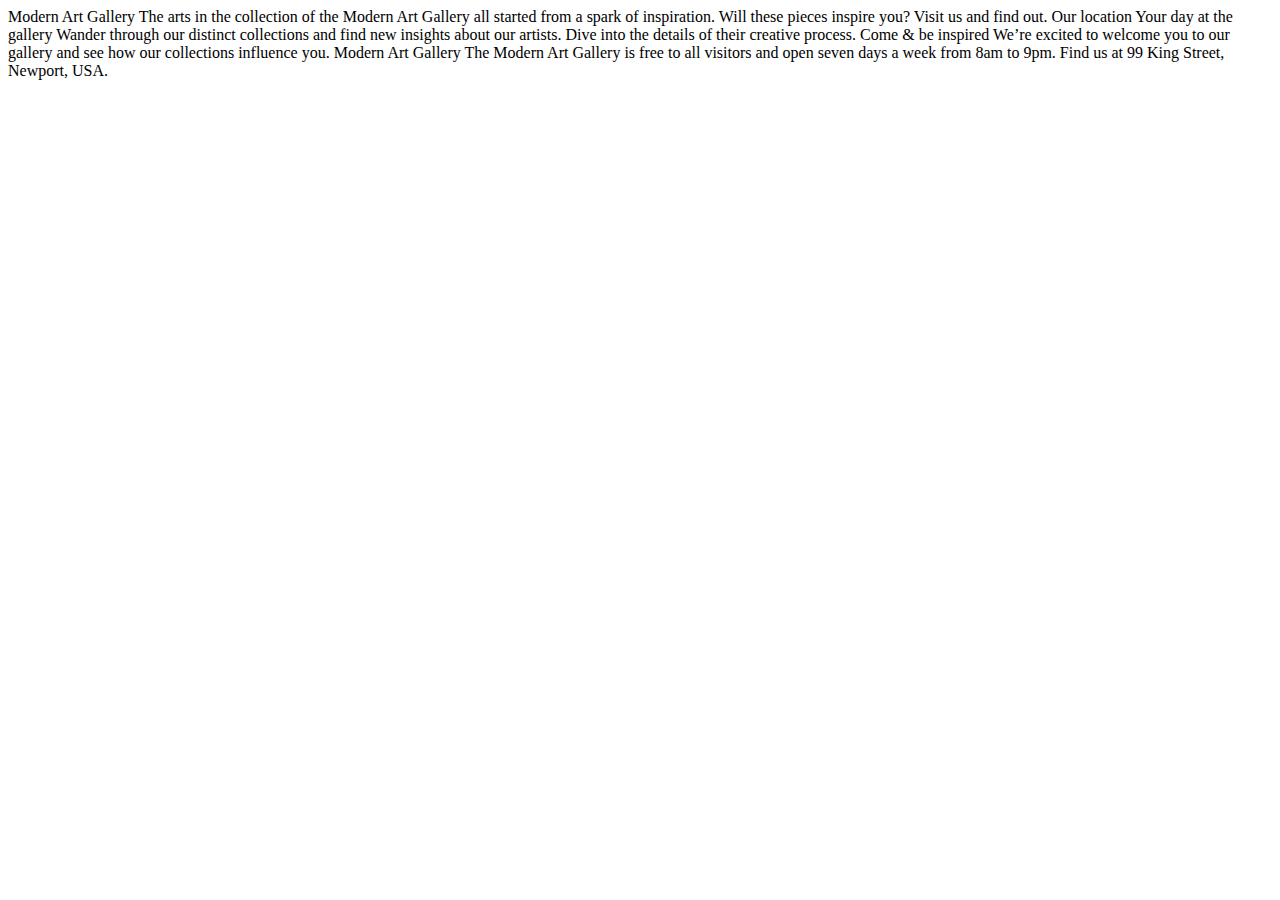
==== index.html @ d9cf6d32 "project init" ====
<!DOCTYPE html>
<html lang="en">
  <head>
    <meta charset="UTF-8" />
    <meta name="viewport" content="width=device-width, initial-scale=1.0" />

    <link rel="stylesheet" href="style.css" />

    <title>Frontend Mentor | Art gallery website</title>
  </head>
  <body>
    Modern Art Gallery The arts in the collection of the Modern Art Gallery all
    started from a spark of inspiration. Will these pieces inspire you? Visit us
    and find out. Our location Your day at the gallery Wander through our
    distinct collections and find new insights about our artists. Dive into the
    details of their creative process. Come &amp; be inspired We’re excited to
    welcome you to our gallery and see how our collections influence you. Modern
    Art Gallery The Modern Art Gallery is free to all visitors and open seven
    days a week from 8am to 9pm. Find us at 99 King Street, Newport, USA.
  </body>
</html>
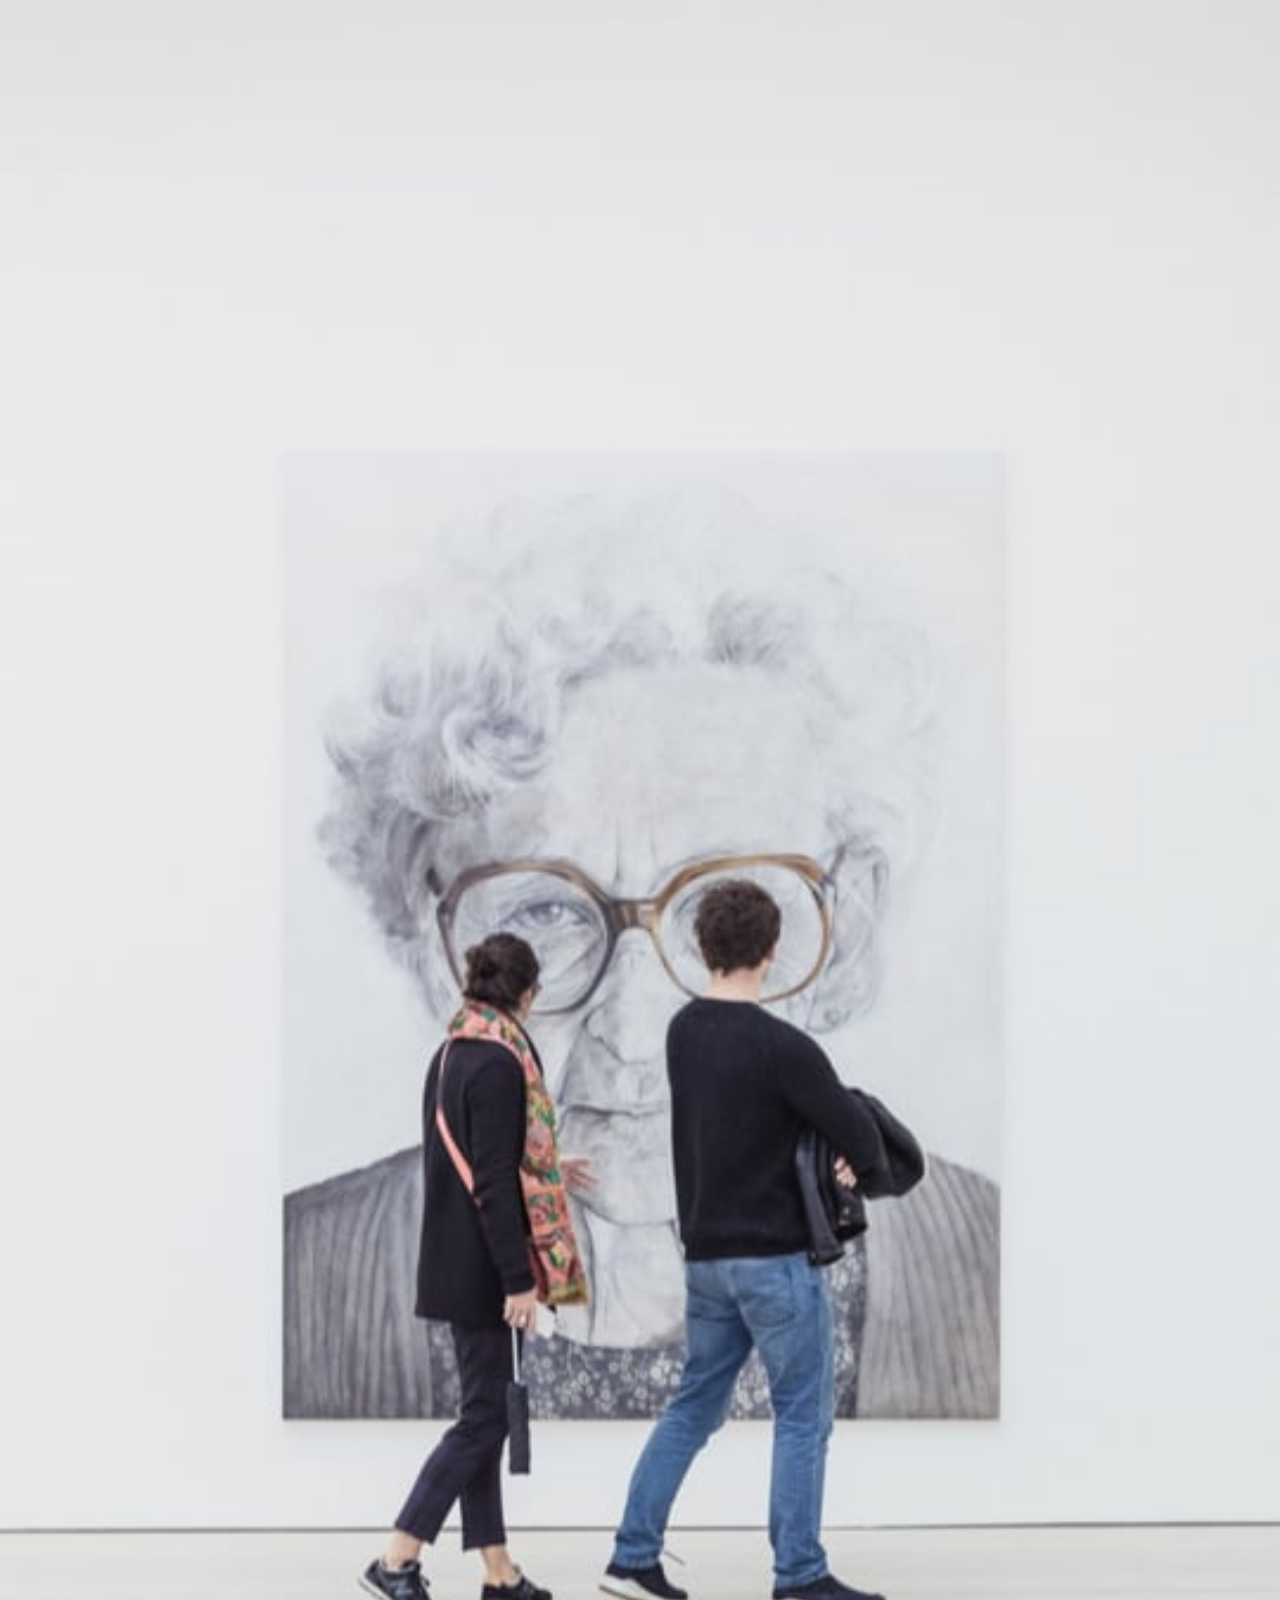
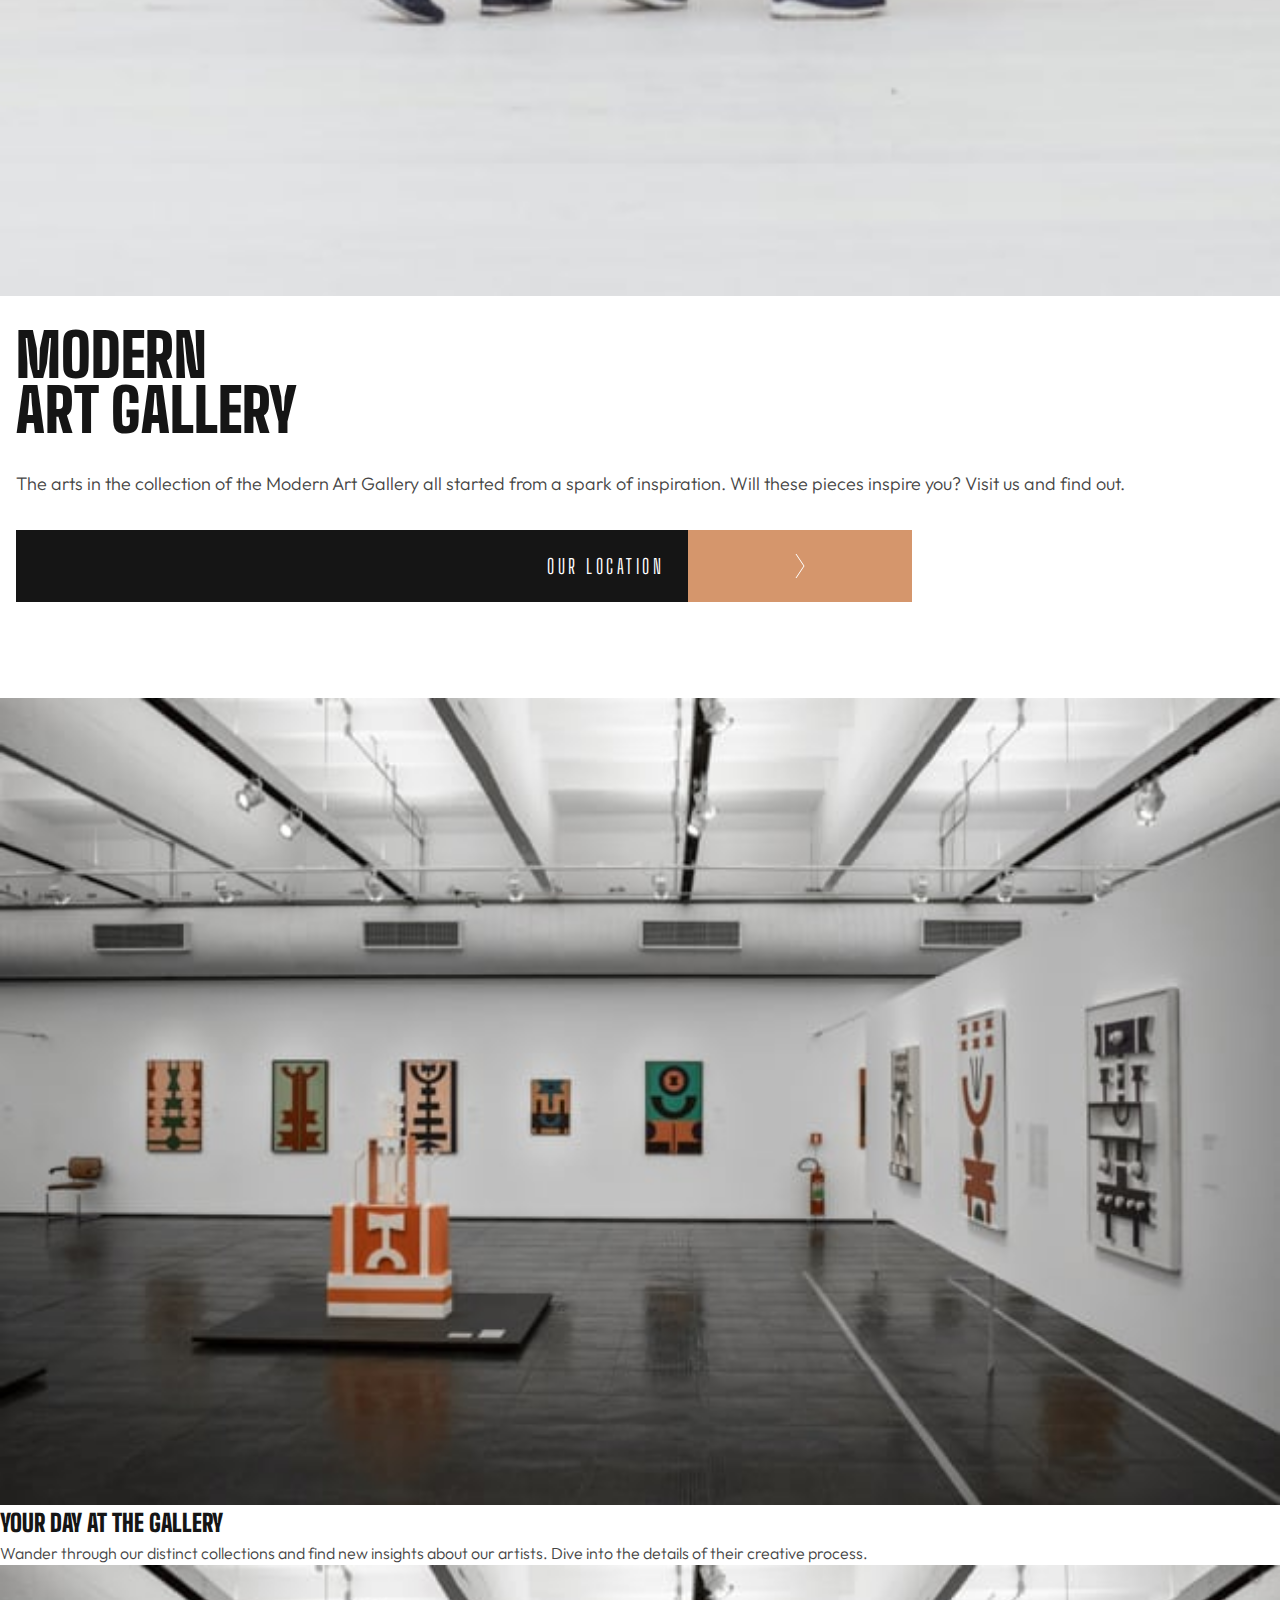
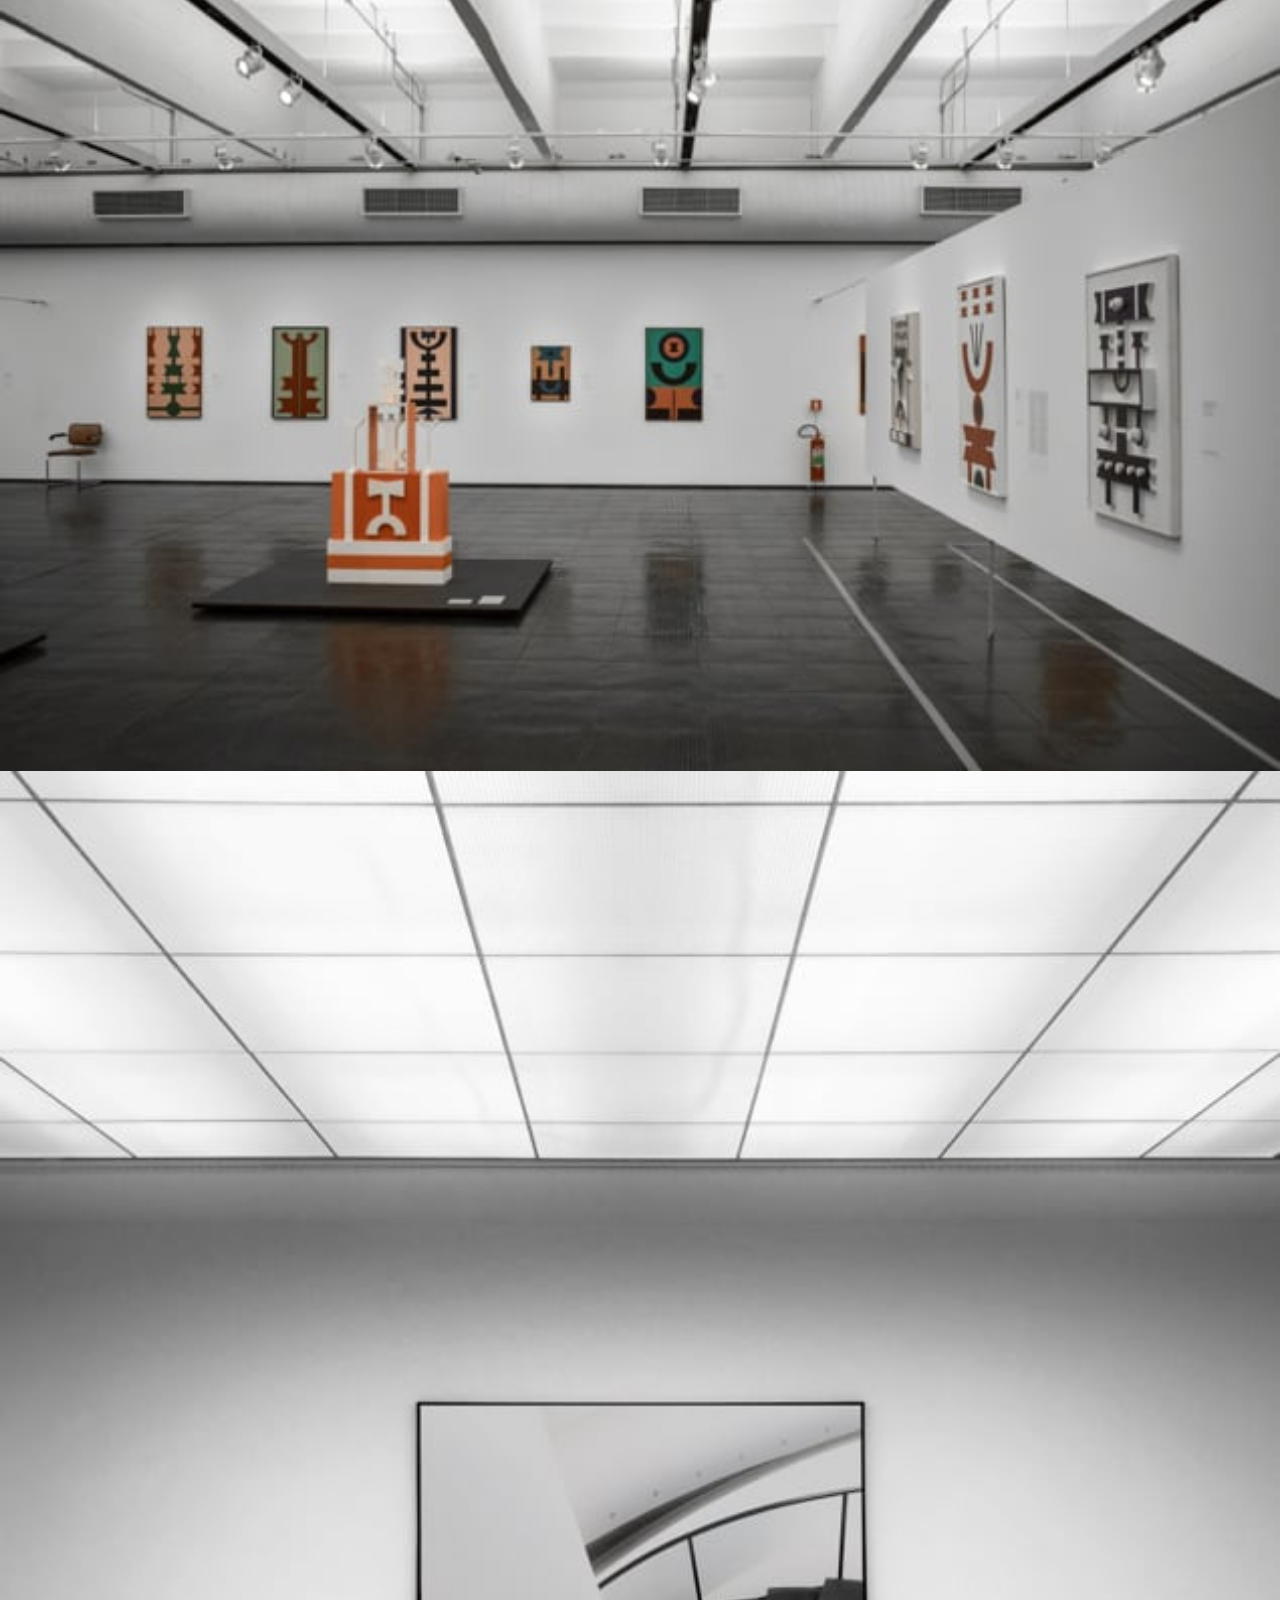
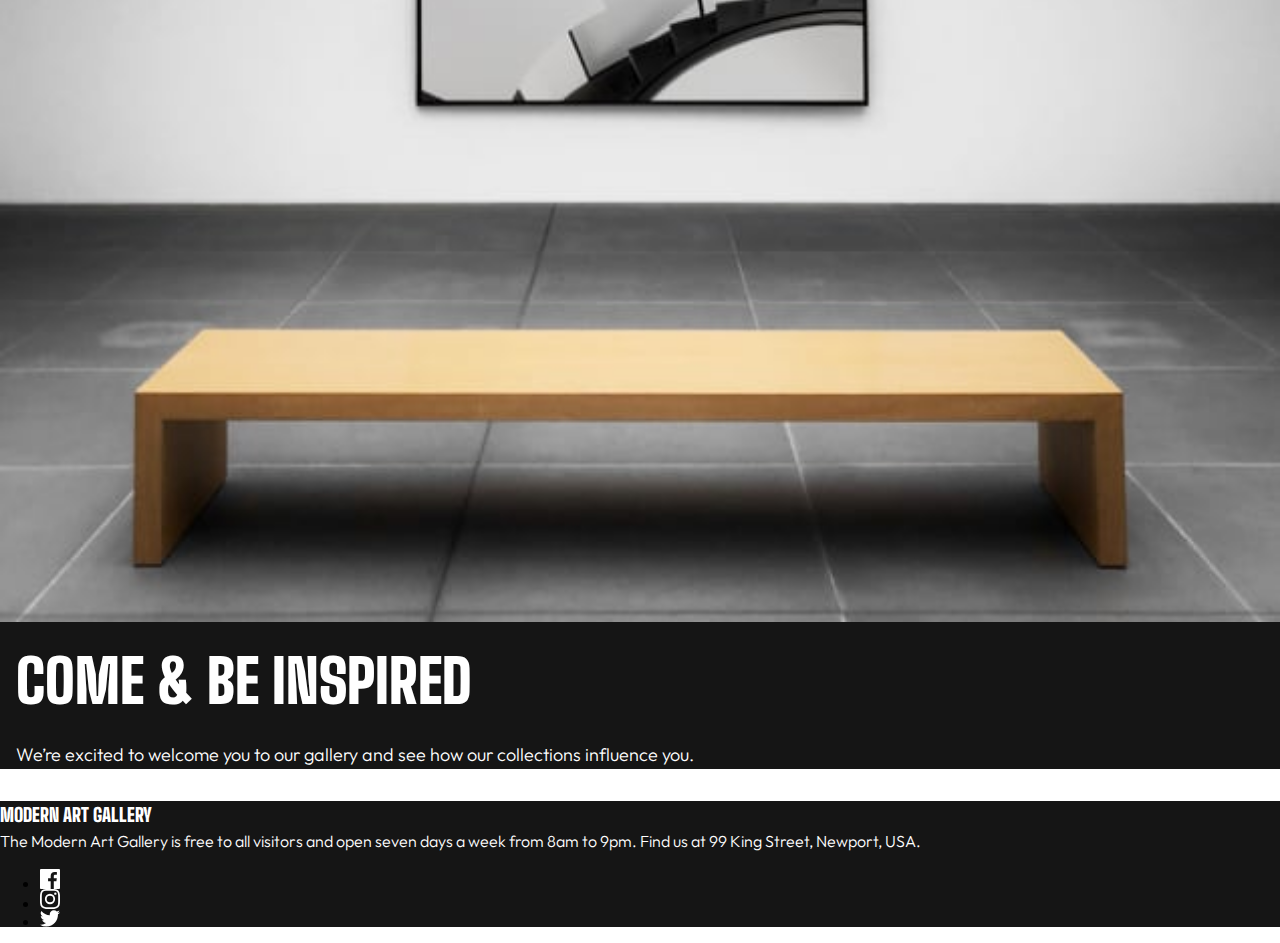
==== commit f1678a20: "hero section done" ====
--- a/index.html
+++ b/index.html
@@ -6,16 +6,151 @@
 
     <link rel="stylesheet" href="style.css" />
 
-    <title>Frontend Mentor | Art gallery website</title>
+    <title>Frontend Mentor | Art gallery</title>
   </head>
   <body>
-    Modern Art Gallery The arts in the collection of the Modern Art Gallery all
-    started from a spark of inspiration. Will these pieces inspire you? Visit us
-    and find out. Our location Your day at the gallery Wander through our
-    distinct collections and find new insights about our artists. Dive into the
-    details of their creative process. Come &amp; be inspired We’re excited to
-    welcome you to our gallery and see how our collections influence you. Modern
-    Art Gallery The Modern Art Gallery is free to all visitors and open seven
-    days a week from 8am to 9pm. Find us at 99 King Street, Newport, USA.
+    <header class="header">
+      <section class="hero grid">
+        <div class="hero__container">
+          <picture class="hero__img">
+            <source
+              width="100%"
+              srcset="assets/desktop/image-hero.jpg"
+              media="(min-width:1280px)"
+            />
+            <source
+              width="100%"
+              srcset="assets/tablet/image-hero.jpg"
+              media="(min-width:376px)"
+            />
+            <img width="100%" src="assets/mobile/image-hero.jpg" alt="" />
+          </picture>
+        </div>
+        <div class="hero__container grid">
+          <h1
+            class="hero__title font-bolder text-primary-200 font-big-shoulders-display text-uppercase"
+          >
+            Modern <br />
+            Art Gallery
+          </h1>
+
+          <p class="hero__description text-primary-300 font-small">
+            The arts in the collection of the Modern Art Gallery all started
+            from a spark of inspiration. Will these pieces inspire you? Visit us
+            and find out.
+          </p>
+
+          <button
+            class="hero__button text-white bg-primary-200 flex items-center font-big-shoulders-display text-uppercase"
+          >
+            Our location
+            <div class="hero__button_logo bg-primary-100 flex justify-center">
+              <img src="/icon-arrow-right.svg" alt="" />
+            </div>
+          </button>
+        </div>
+      </section>
+    </header>
+    <main>
+      <section class="about">
+        <div class="about__container">
+          <picture class="about__img">
+            <source
+              width="100%"
+              srcset="assets/desktop/image-grid-1.jpg"
+              media="(min-width:1280px)"
+            />
+            <source
+              width="100%"
+              srcset="assets/tablet/image-grid-1.jpg"
+              media="(min-width:376px)"
+            />
+            <img width="100%" src="/assets/mobile/image-grid-1.jpg" alt="" />
+          </picture>
+          <div class="about container">
+            <h2
+              class="about__title font-big-shoulders-display font-bolder text-primary-200 text-uppercase"
+            >
+              Your day at the gallery
+            </h2>
+
+            <p class="about__description text-primary-300 font-small">
+              Wander through our distinct collections and find new insights
+              about our artists. Dive into the details of their creative
+              process.
+            </p>
+          </div>
+        </div>
+        <div class="about__container">
+          <picture class="hero__img">
+            <source
+              width="100%"
+              srcset="assets/desktop/image-grid-1.jpg"
+              media="(min-width:1280px)"
+            />
+            <source
+              width="100%"
+              srcset="assets/tablet/image-grid-1.jpg"
+              media="(min-width:376px)"
+            />
+            <img width="100%" src="/assets/mobile/image-grid-2.jpg" alt="" />
+          </picture>
+          <picture class="hero__img">
+            <source
+              width="100%"
+              srcset="assets/desktop/image-grid-2.jpg"
+              media="(min-width:1280px)"
+            />
+            <source
+              width="100%"
+              srcset="assets/tablet/image-grid-2.jpg"
+              media="(min-width:376px)"
+            />
+            <img width="100%" src="/assets/mobile/image-grid-1.jpg" alt="" />
+          </picture>
+          <div class="hero__container bg-primary-200">
+            <h2
+              class="hero__title font-big-shoulders-display font-bolder text-white text-uppercase"
+            >
+              Come &amp; be inspired
+            </h2>
+            <p class="hero__description text-white font-small">
+              We’re excited to welcome you to our gallery and see how our
+              collections influence you.
+            </p>
+          </div>
+        </div>
+      </section>
+    </main>
+    <footer class="footer bg-primary-200">
+      <h3
+        class="footer__title font-big-shoulders-display font-bolder text-white text-uppercase"
+      >
+        Modern Art Gallery
+      </h3>
+      <p class="footer__description text-white font-small">
+        The Modern Art Gallery is free to all visitors and open seven days a
+        week from 8am to 9pm. Find us at 99 King Street, Newport, USA.
+      </p>
+      <div>
+        <ul class="socials">
+          <li>
+            <a href="#" class="social">
+              <img src="/icon-facebook.svg" alt="" />
+            </a>
+          </li>
+          <li>
+            <a href="#" class="social">
+              <img src="/icon-instagram.svg" alt="" />
+            </a>
+          </li>
+          <li>
+            <a href="#" class="social">
+              <img src="/icon-twitter.svg" alt="" />
+            </a>
+          </li>
+        </ul>
+      </div>
+    </footer>
   </body>
 </html>
--- a/style.css
+++ b/style.css
@@ -0,0 +1,201 @@
+@import url('https://fonts.googleapis.com/css2?family=Big+Shoulders+Display:wght@900&family=Outfit:wght@300&display=swap');
+
+:root {
+  --clr-primary-100: #D5966C;
+  --clr-primary-200: #151515;
+  --clr-primary-300: #444444;
+  --clr-white: #fff;
+
+  --ff-big-shoulders-display: "Big Shoulders Display", sans-serif;
+  --ff-outfit: "Outfit", sans-serif;
+}
+
+/* Box sizing rules */
+*,
+*::before,
+*::after {
+  box-sizing: border-box;
+}
+
+/* Remove default margin */
+body,
+h1,
+h2,
+h3,
+h4,
+p,
+figure,
+blockquote,
+dl,
+dd {
+  margin: 0;
+}
+
+/* Remove list styles on ul, ol elements with a list role, which suggests default styling will be removed */
+ul[role="list"],
+ol[role="list"] {
+  list-style: none;
+}
+
+/* Set core root defaults */
+html:focus-within {
+  scroll-behavior: smooth;
+}
+
+/* Set core body defaults */
+body {
+  min-height: 100vh;
+  text-rendering: optimizeSpeed;
+  line-height: 1.5;
+  font-family: var(--ff-outfit);
+}
+
+/* A elements that don't have a class get default styles */
+a {
+  text-decoration: none;
+}
+
+/* Make images easier to work with */
+img,
+picture,
+svg {
+  max-width: 100%;
+  display: block;
+}
+
+/* Inherit fonts for inputs and buttons */
+input,
+button,
+textarea,
+select {
+  font: inherit;
+}
+
+/* Remove all animations, transitions and smooth scroll for people that prefer not to see them */
+@media (prefers-reduced-motion: reduce) {
+  html:focus-within {
+    scroll-behavior: auto;
+  }
+
+  *,
+  *::before,
+  *::after {
+    animation-duration: 0.01ms !important;
+    animation-iteration-count: 1 !important;
+    transition-duration: 0.01ms !important;
+    scroll-behavior: auto !important;
+  }
+}
+
+/* Utility */
+
+.text-primary-100 {
+  color: var(--clr-primary-100);
+}
+
+.text-primary-200 {
+  color: var(--clr-primary-200);
+}
+
+.text-primary-300 {
+  color: var(--clr-primary-300);
+}
+
+.text-white {
+  color: var(--clr-white);
+}
+
+.bg-primary-100 {
+  background-color: var(--clr-primary-100);
+}
+
+.bg-primary-200 {
+  background-color: var(--clr-primary-200);
+}
+
+.bg-primary-300 {
+  background-color: var(--clr-primary-300);
+}
+
+.font-big-shoulders-display {
+  font-family: var(--ff-big-shoulders-display);
+}
+
+.font-outfit {
+  font-family: var(--ff-outfit);
+}
+
+.font-bolder {
+  font-weight: 900;
+}
+
+.font-small {
+  font-weight: 300;
+}
+
+.text-uppercase {
+  text-transform: uppercase;
+}
+
+.flex {
+  display: flex;
+}
+
+.flex-col {
+  flex-direction: column;
+}
+
+.items-center {
+  align-items: center;
+}
+
+.justify-between {
+  justify-content: space-between;
+}
+
+.justify-center {
+  justify-content: center;
+}
+
+.grid {
+  display: grid;
+}
+
+.relative {
+  position: relative;
+}
+
+/* Block */
+
+.hero__title {
+  font-size: 60px;
+  line-height: 55px;
+  padding-block: 2rem;
+  padding-inline: 1rem;
+}
+
+.hero__description {
+  font-size: 18px;
+  line-height: 28px;
+  padding-inline: 1rem;
+  margin-bottom: 2rem;
+}
+
+.hero__button {
+  width: 70%;
+  font-size: 20px;
+  line-height: 24px;
+  letter-spacing: 3.5px;
+  padding: 0;
+  justify-content: flex-end;
+  gap: 1.5rem;
+  border: none;
+  margin-left: 1rem;
+  margin-bottom: 6rem;
+}
+
+.hero__button_logo {
+  width: 25%;
+  padding-block: 1.5rem;
+  padding-inline: auto;
+}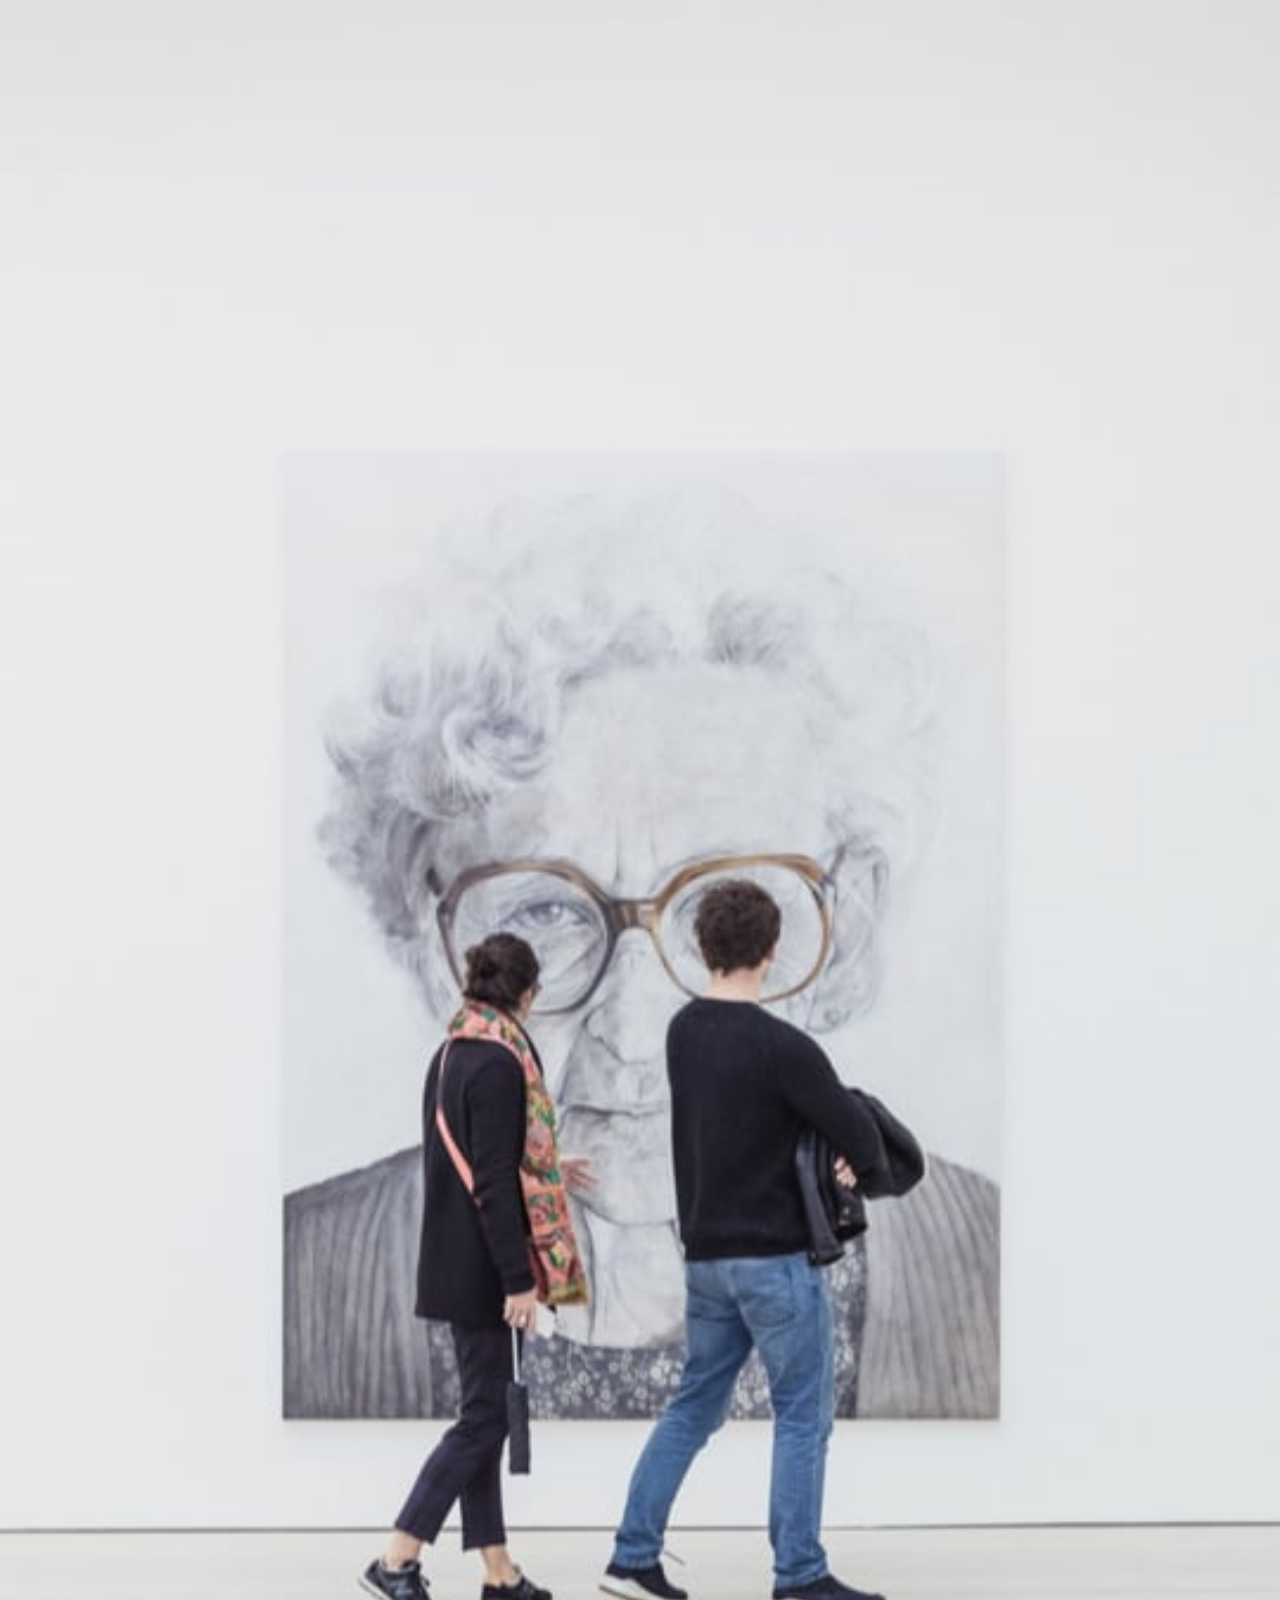
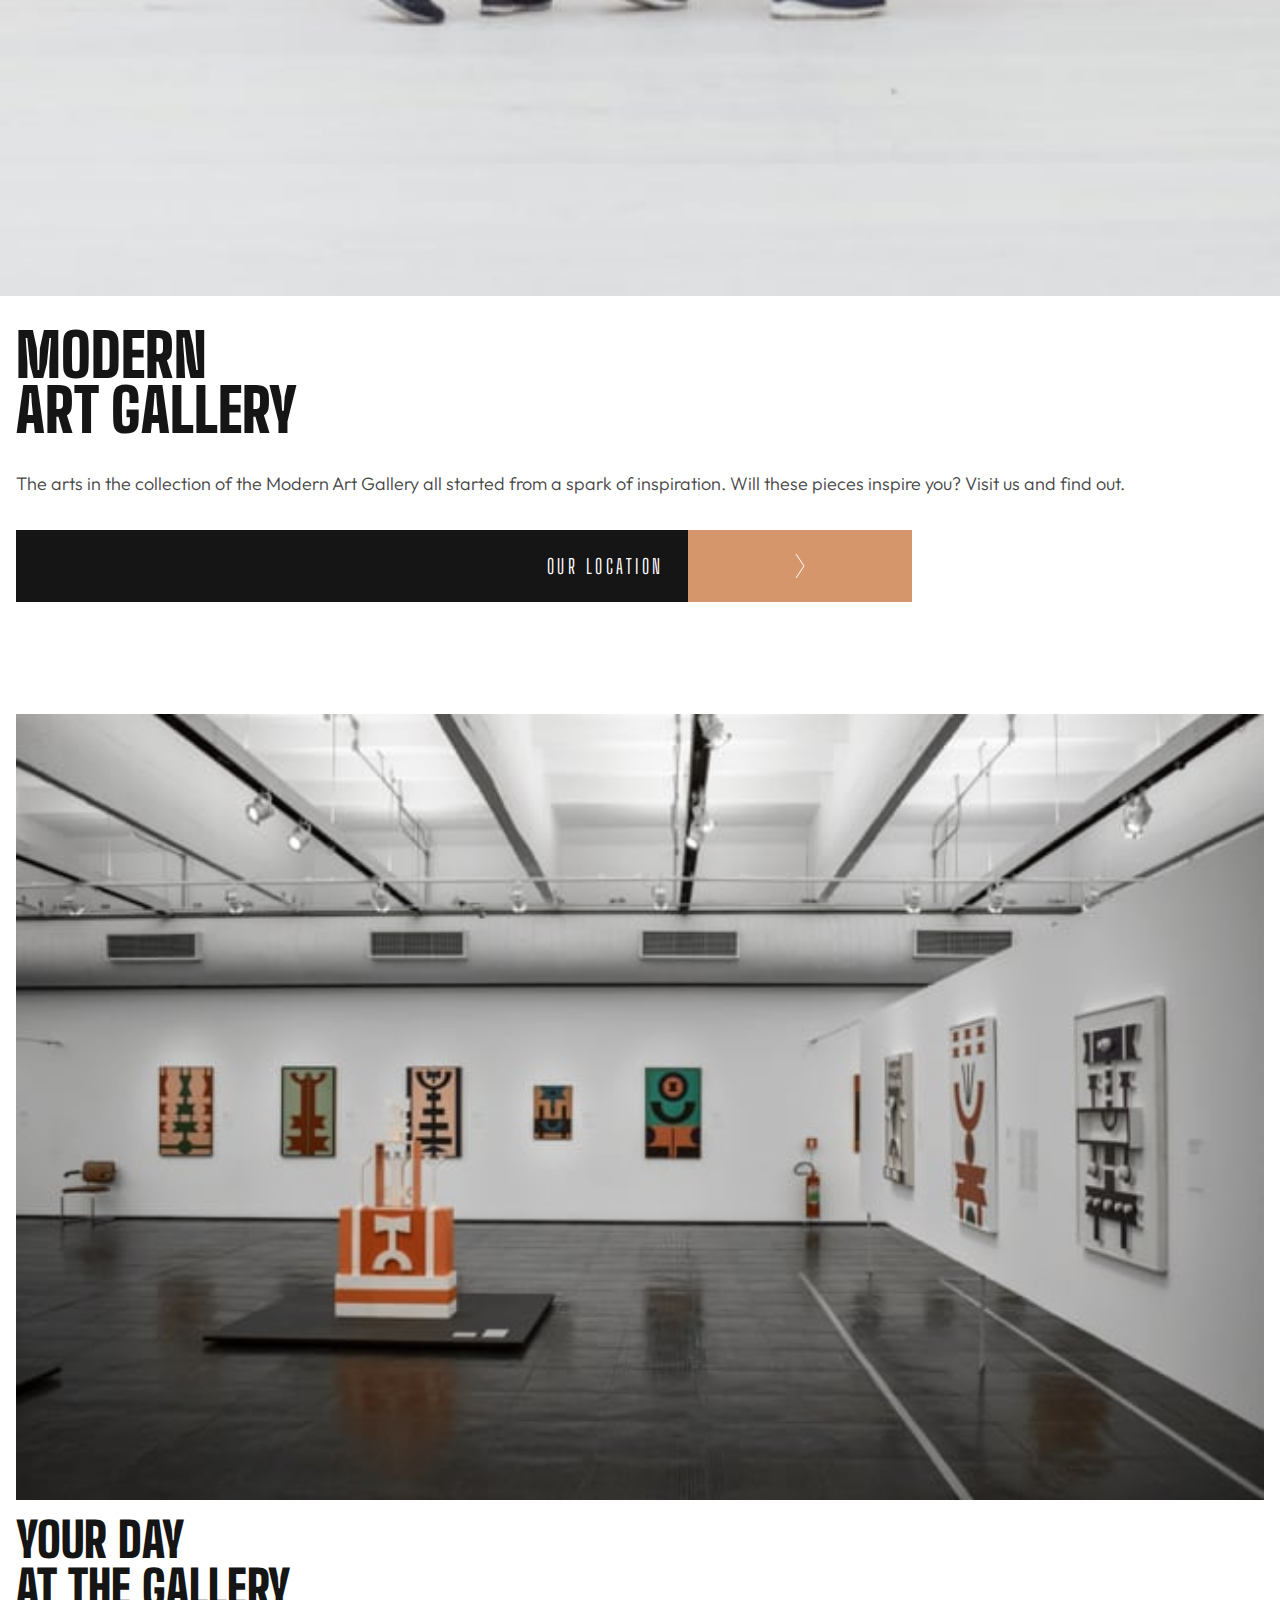
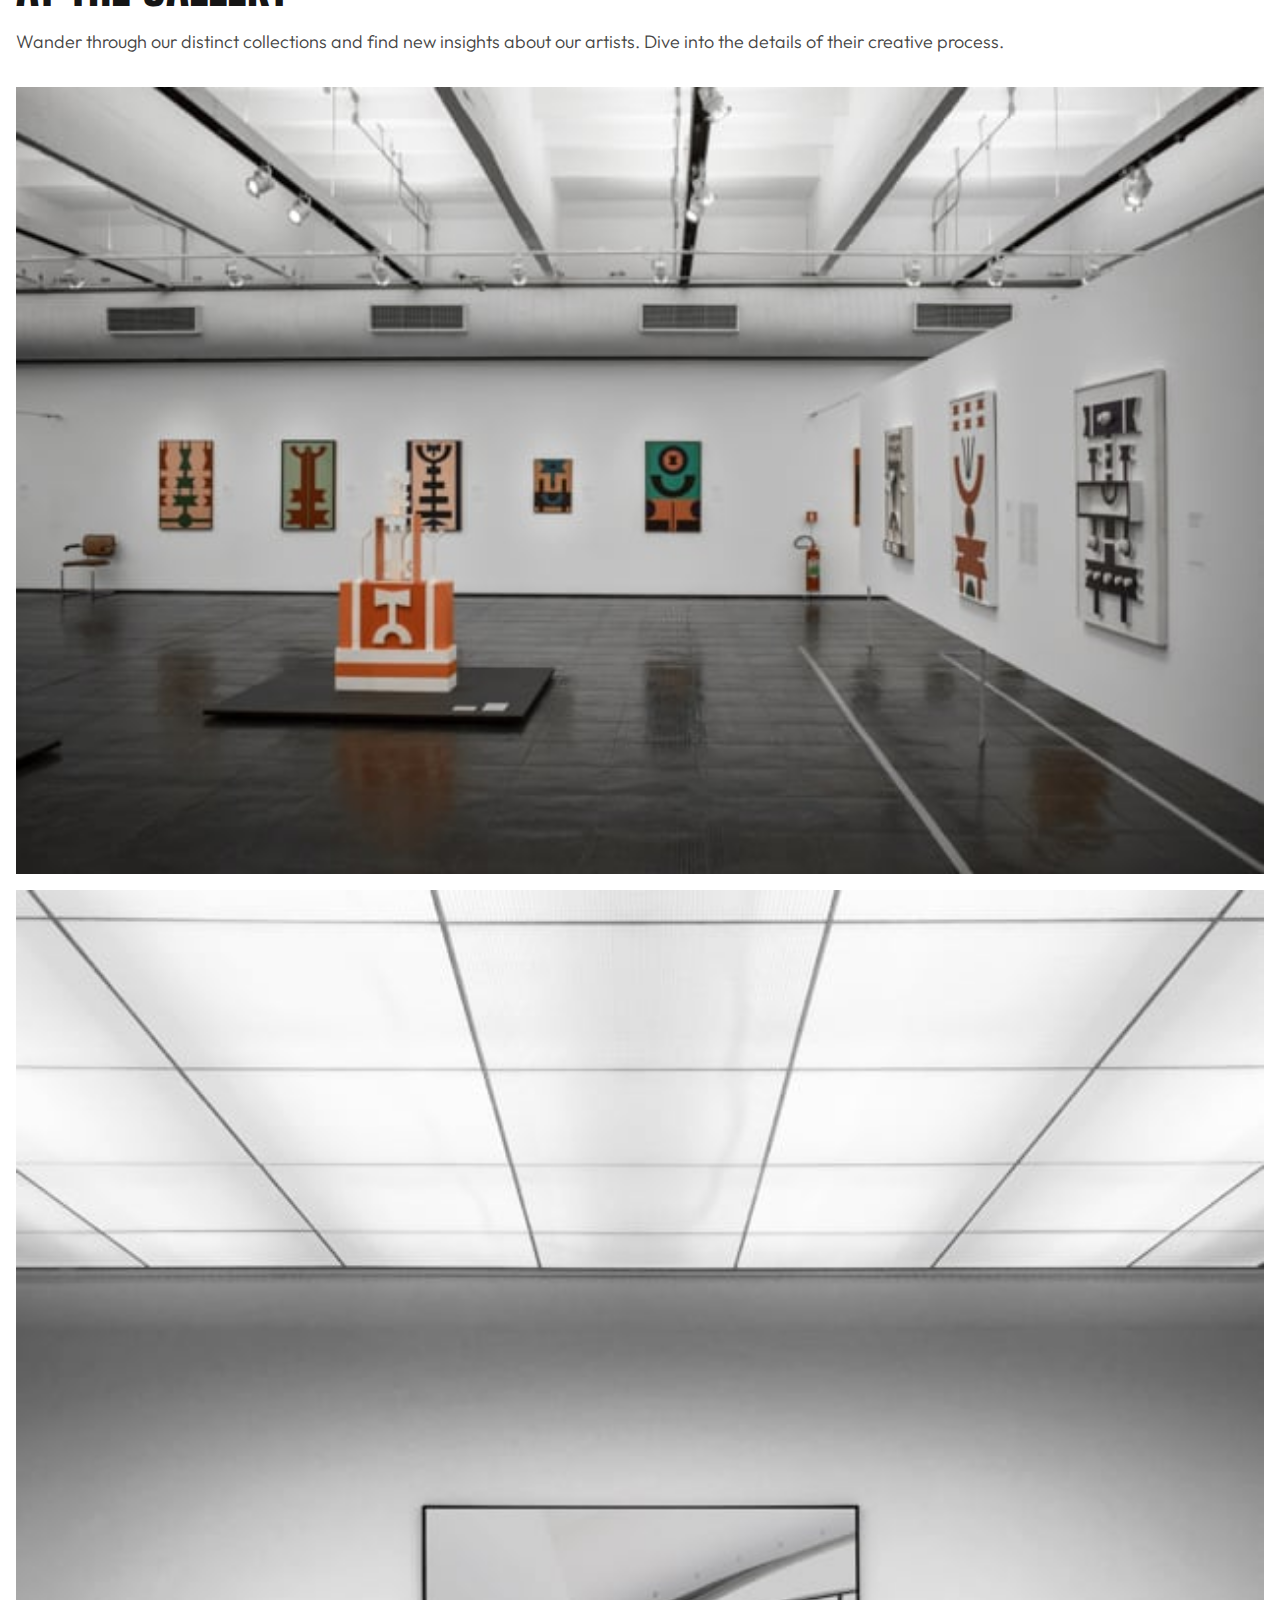
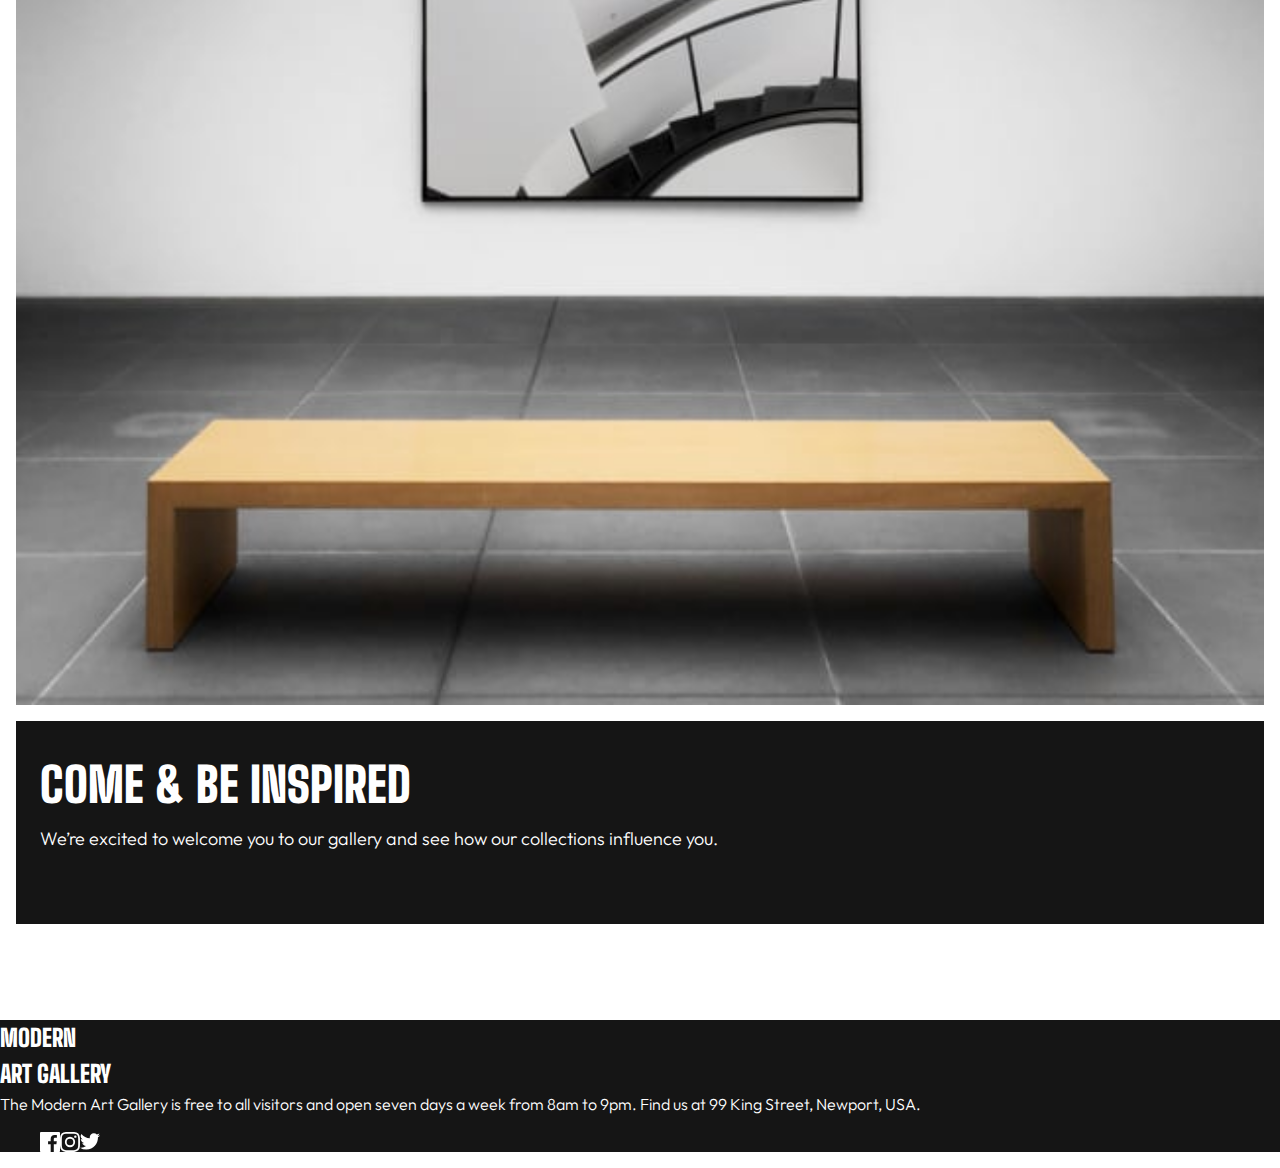
==== commit 6a96ba30: "section about done" ====
--- a/index.html
+++ b/index.html
@@ -53,87 +53,91 @@
     </header>
     <main>
       <section class="about">
-        <div class="about__container">
-          <picture class="about__img">
-            <source
-              width="100%"
-              srcset="assets/desktop/image-grid-1.jpg"
-              media="(min-width:1280px)"
-            />
-            <source
-              width="100%"
-              srcset="assets/tablet/image-grid-1.jpg"
-              media="(min-width:376px)"
-            />
-            <img width="100%" src="/assets/mobile/image-grid-1.jpg" alt="" />
-          </picture>
-          <div class="about container">
-            <h2
-              class="about__title font-big-shoulders-display font-bolder text-primary-200 text-uppercase"
-            >
-              Your day at the gallery
-            </h2>
+        <div class="about__wrapper">
+          <div>
+            <picture class="about__img">
+              <source
+                width="100%"
+                srcset="assets/desktop/image-grid-1.jpg"
+                media="(min-width:1280px)"
+              />
+              <source
+                width="100%"
+                srcset="assets/tablet/image-grid-1.jpg"
+                media="(min-width:376px)"
+              />
+              <img width="100%" src="/assets/mobile/image-grid-1.jpg" alt="" />
+            </picture>
+            <div>
+              <h1
+                class="about__title font-big-shoulders-display font-bolder text-primary-200 text-uppercase"
+              >
+                Your day <br />
+                at the gallery
+              </h1>
 
-            <p class="about__description text-primary-300 font-small">
-              Wander through our distinct collections and find new insights
-              about our artists. Dive into the details of their creative
-              process.
-            </p>
+              <p class="about__description text-primary-300 font-small">
+                Wander through our distinct collections and find new insights
+                about our artists. Dive into the details of their creative
+                process.
+              </p>
+            </div>
           </div>
-        </div>
-        <div class="about__container">
-          <picture class="hero__img">
-            <source
-              width="100%"
-              srcset="assets/desktop/image-grid-1.jpg"
-              media="(min-width:1280px)"
-            />
-            <source
-              width="100%"
-              srcset="assets/tablet/image-grid-1.jpg"
-              media="(min-width:376px)"
-            />
-            <img width="100%" src="/assets/mobile/image-grid-2.jpg" alt="" />
-          </picture>
-          <picture class="hero__img">
-            <source
-              width="100%"
-              srcset="assets/desktop/image-grid-2.jpg"
-              media="(min-width:1280px)"
-            />
-            <source
-              width="100%"
-              srcset="assets/tablet/image-grid-2.jpg"
-              media="(min-width:376px)"
-            />
-            <img width="100%" src="/assets/mobile/image-grid-1.jpg" alt="" />
-          </picture>
-          <div class="hero__container bg-primary-200">
-            <h2
-              class="hero__title font-big-shoulders-display font-bolder text-white text-uppercase"
-            >
-              Come &amp; be inspired
-            </h2>
-            <p class="hero__description text-white font-small">
-              We’re excited to welcome you to our gallery and see how our
-              collections influence you.
-            </p>
+          <div>
+            <picture class="about__img">
+              <source
+                width="100%"
+                srcset="assets/desktop/image-grid-1.jpg"
+                media="(min-width:1280px)"
+              />
+              <source
+                width="100%"
+                srcset="assets/tablet/image-grid-1.jpg"
+                media="(min-width:376px)"
+              />
+              <img width="100%" src="/assets/mobile/image-grid-2.jpg" alt="" />
+            </picture>
+            <picture class="about__img">
+              <source
+                width="100%"
+                srcset="assets/desktop/image-grid-2.jpg"
+                media="(min-width:1280px)"
+              />
+              <source
+                width="100%"
+                srcset="assets/tablet/image-grid-2.jpg"
+                media="(min-width:376px)"
+              />
+              <img width="100%" src="/assets/mobile/image-grid-1.jpg" alt="" />
+            </picture>
+            <div class="about__container bg-primary-200">
+              <h2
+                class="about__title font-big-shoulders-display font-bolder text-white text-uppercase"
+              >
+                Come &amp; be inspired
+              </h2>
+              <p class="about__description text-white font-small">
+                We’re excited to welcome you to our gallery and see how our
+                collections influence you.
+              </p>
+            </div>
           </div>
         </div>
       </section>
     </main>
     <footer class="footer bg-primary-200">
-      <h3
+      <h2
         class="footer__title font-big-shoulders-display font-bolder text-white text-uppercase"
       >
-        Modern Art Gallery
-      </h3>
+        Modern <br />
+        Art Gallery
+      </h2>
       <p class="footer__description text-white font-small">
         The Modern Art Gallery is free to all visitors and open seven days a
         week from 8am to 9pm. Find us at 99 King Street, Newport, USA.
       </p>
       <div>
-        <ul class="socials">
+        <ul class="socials flex items-center" role="list">
           <li>
             <a href="#" class="social">
               <img src="/icon-facebook.svg" alt="" />
--- a/style.css
+++ b/style.css
@@ -166,26 +166,31 @@
 }
 
 /* Block */
+.header {
+  min-height: 100vh;
+  max-width: 1440px;
+  margin-inline: auto;
+}
 
 .hero__title {
-  font-size: 60px;
-  line-height: 55px;
+  font-size: 3.75rem;
+  line-height: 3.4375rem;
   padding-block: 2rem;
   padding-inline: 1rem;
 }
 
 .hero__description {
-  font-size: 18px;
-  line-height: 28px;
+  font-size: 1.125rem;
+  line-height: 1.75rem;
   padding-inline: 1rem;
   margin-bottom: 2rem;
 }
 
 .hero__button {
   width: 70%;
-  font-size: 20px;
-  line-height: 24px;
-  letter-spacing: 3.5px;
+  font-size: 1.25rem;
+  line-height: 1.5rem;
+  letter-spacing: 0.2188rem;
   padding: 0;
   justify-content: flex-end;
   gap: 1.5rem;
@@ -198,4 +203,33 @@
   width: 25%;
   padding-block: 1.5rem;
   padding-inline: auto;
-}+}
+
+.about {
+  max-width: 1440px;
+}
+
+.about__wrapper {
+  padding: 1rem;
+}
+
+.about__img {
+  margin-bottom: 1rem;
+}
+
+.about__title {
+  font-size: 3rem;
+  line-height: 3rem;
+  padding-bottom: 1rem;
+}
+
+.about__description {
+  font-size: 18px;
+  margin-bottom: 2rem;
+}
+
+.about__container {
+  padding-block: 2.5rem;
+  padding-inline: 1.5rem;
+  margin-bottom: 5rem;
+}
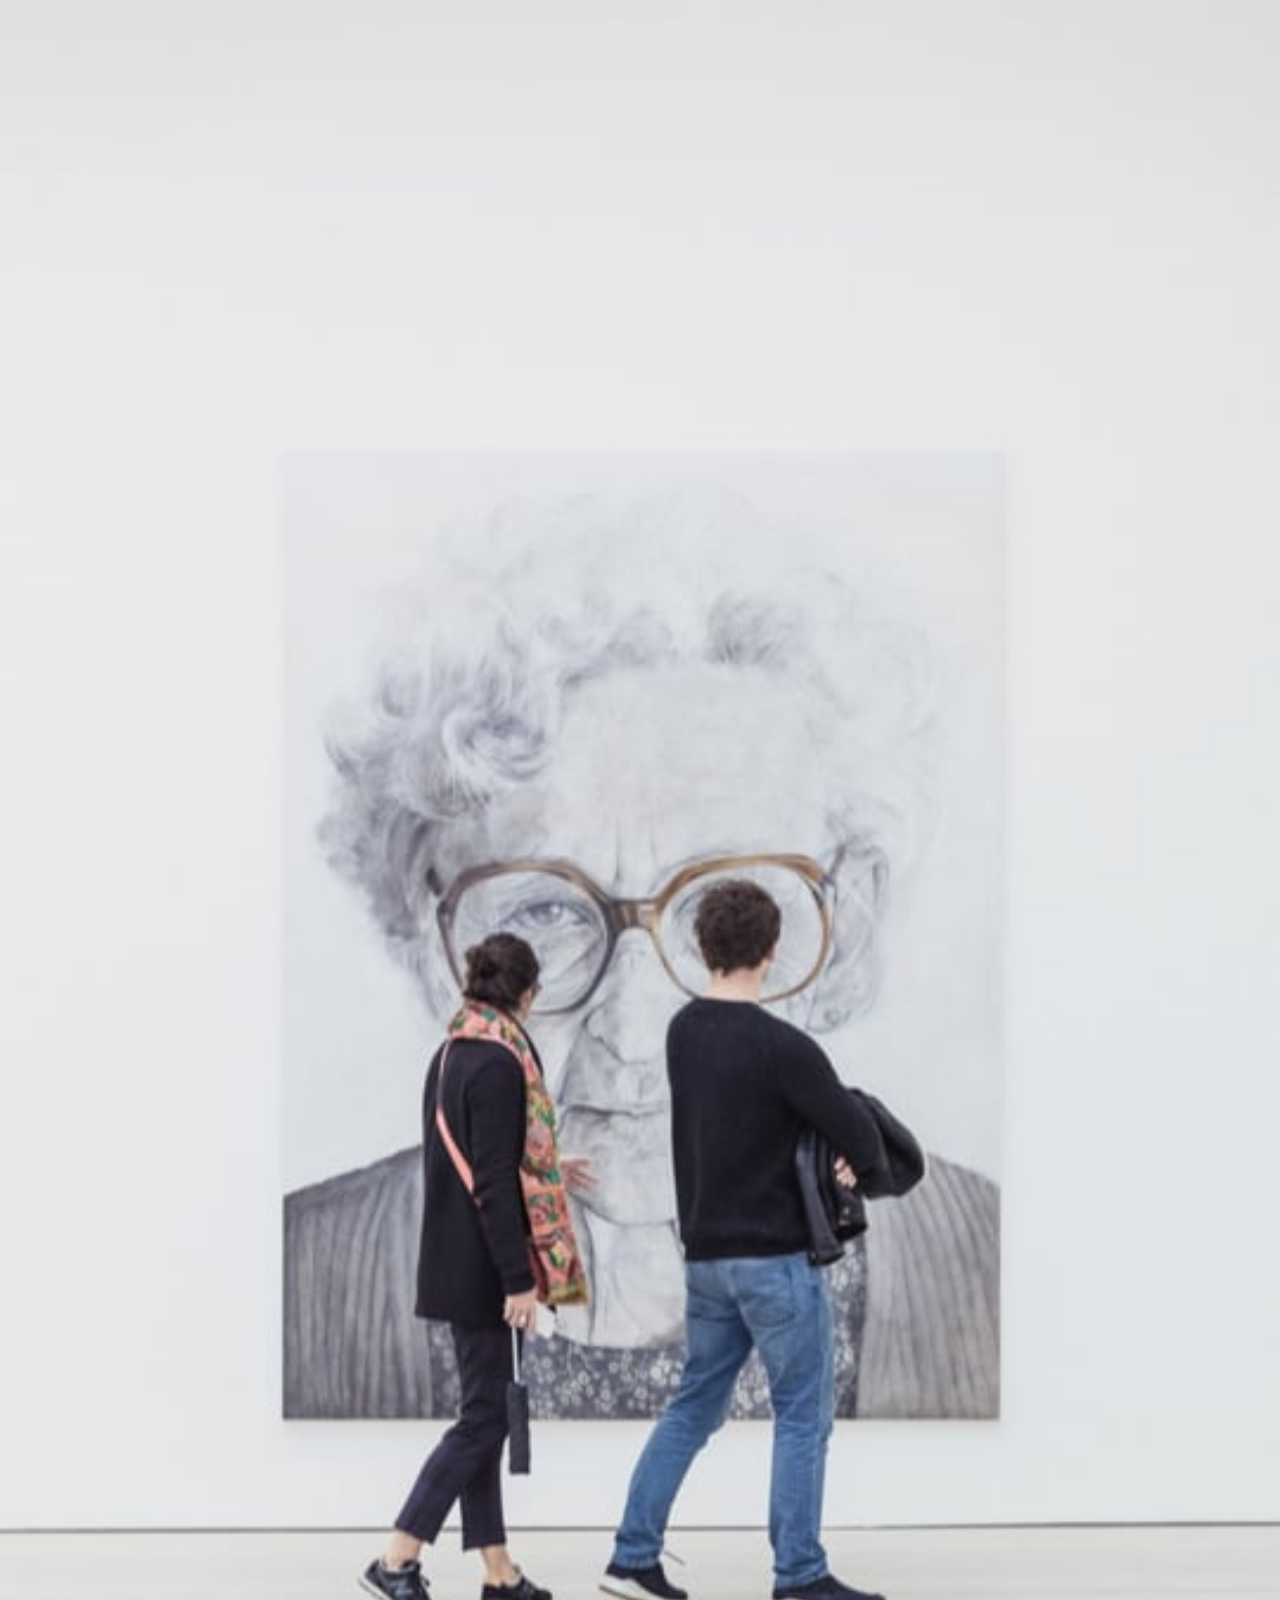
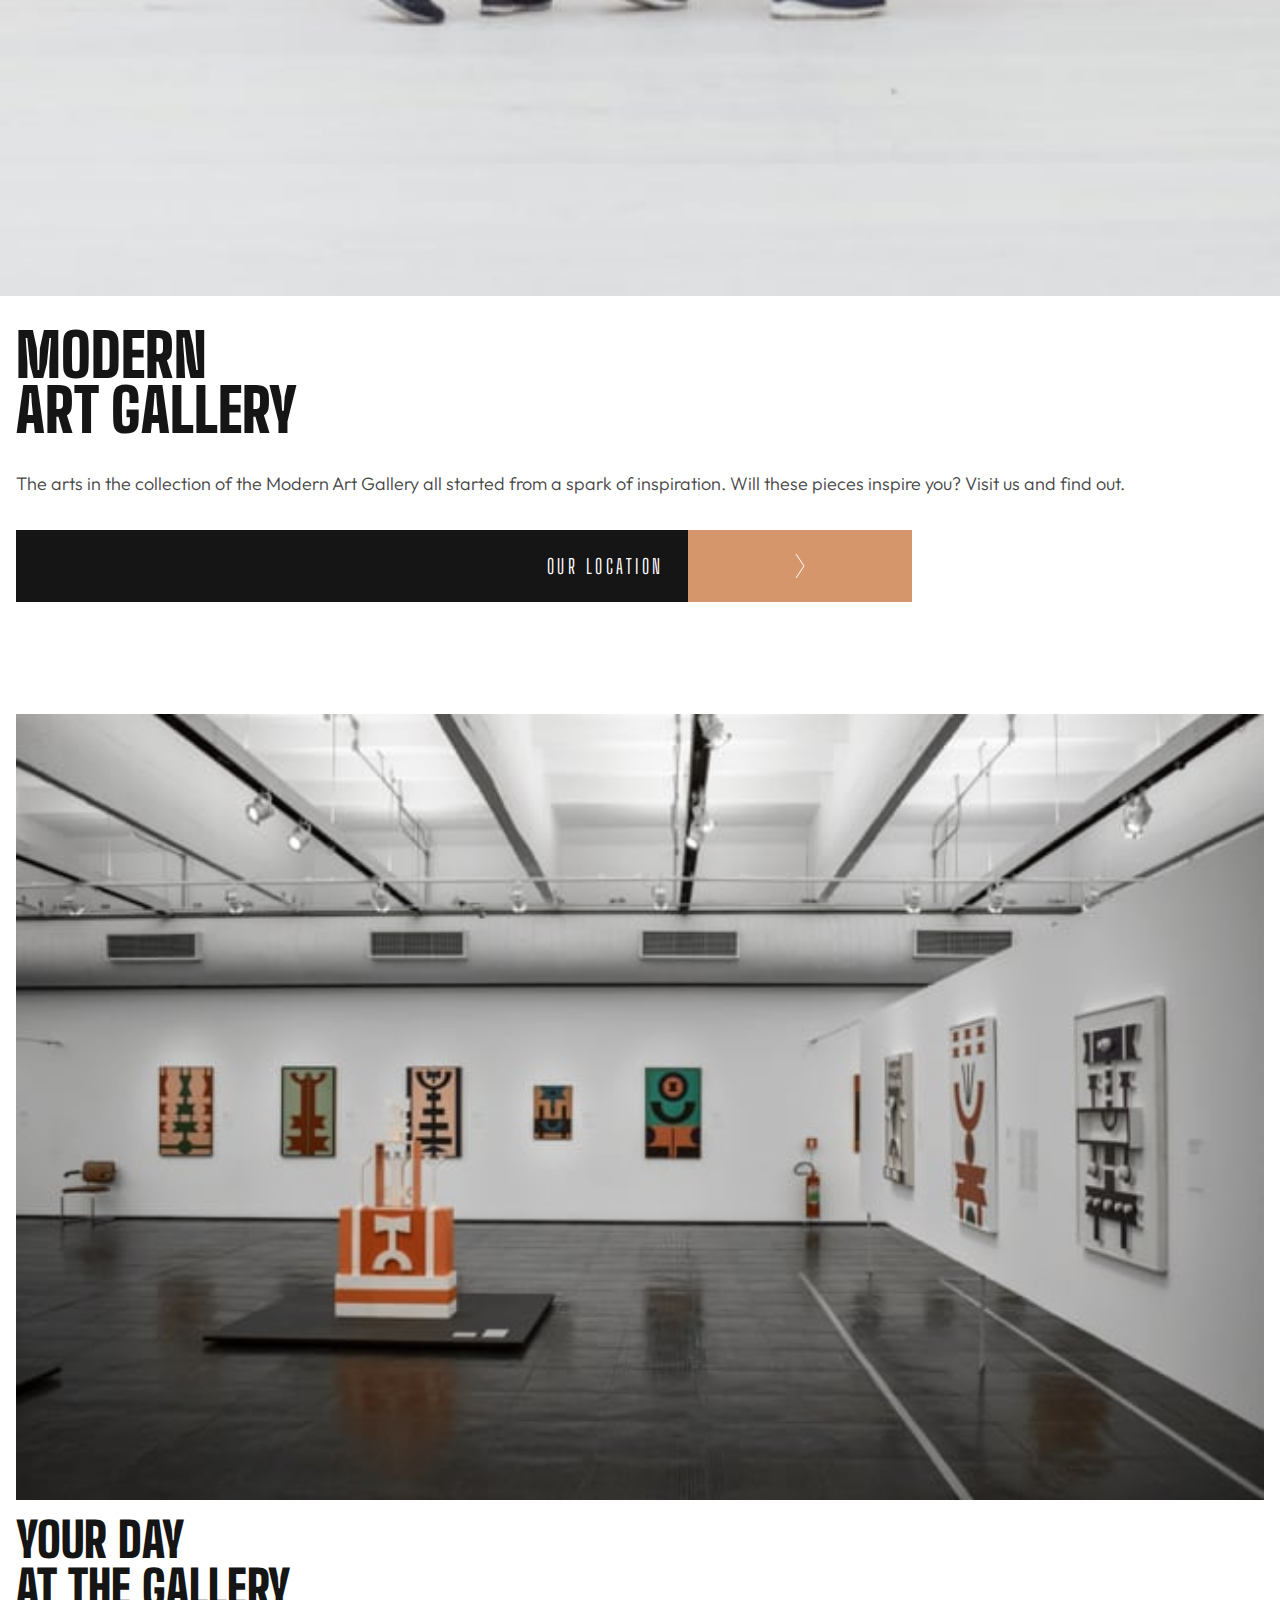
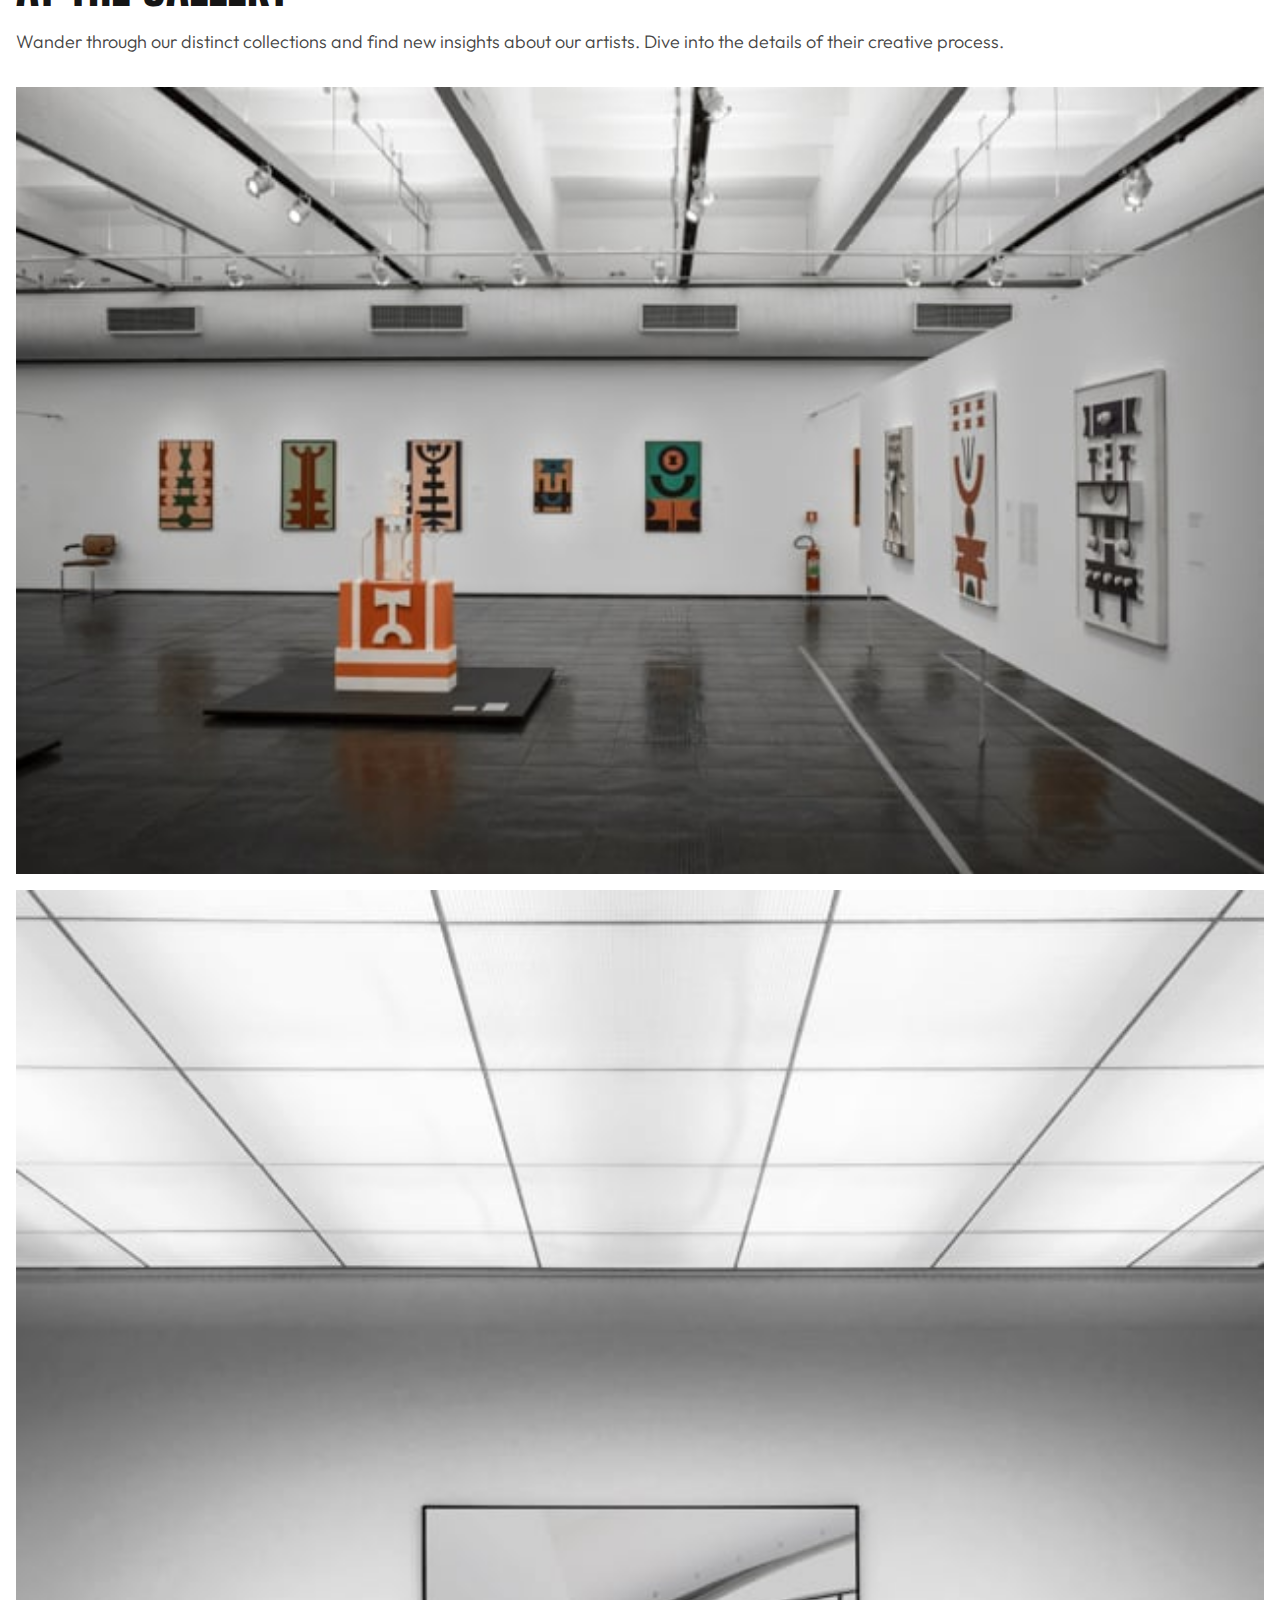
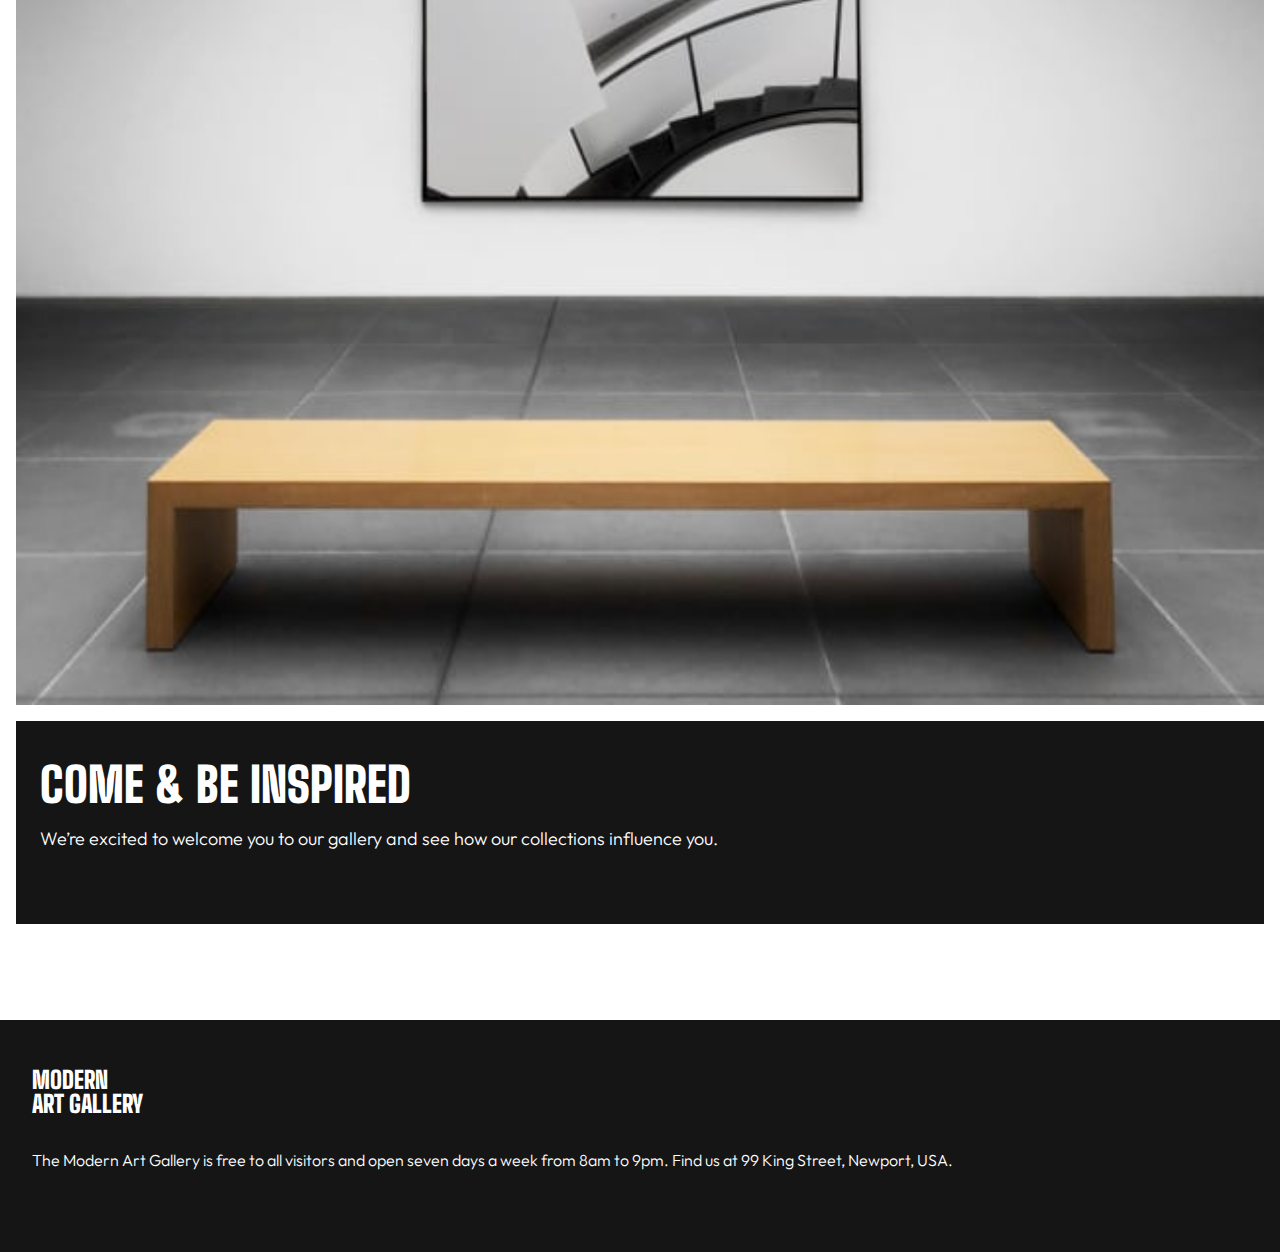
==== commit 537b219d: "mobile done" ====
--- a/index.html
+++ b/index.html
@@ -4,7 +4,15 @@
     <meta charset="UTF-8" />
     <meta name="viewport" content="width=device-width, initial-scale=1.0" />
 
+    <link
+      rel="stylesheet"
+      href="https://cdnjs.cloudflare.com/ajax/libs/font-awesome/6.3.0/css/all.min.css"
+      integrity="sha512-SzlrxWUlpfuzQ+pcUCosxcglQRNAq/DZjVsC0lE40xsADsfeQoEypE+enwcOiGjk/bSuGGKHEyjSoQ1zVisanQ=="
+      crossorigin="anonymous"
+      referrerpolicy="no-referrer"
+    />
     <link rel="stylesheet" href="style.css" />
+    <link rel="stylesheet" href="reset_utility.css" />
 
     <title>Frontend Mentor | Art gallery</title>
   </head>
@@ -40,14 +48,15 @@
             and find out.
           </p>
 
-          <button
+          <a
+            href="location.html"
             class="hero__button text-white bg-primary-200 flex items-center font-big-shoulders-display text-uppercase"
           >
             Our location
             <div class="hero__button_logo bg-primary-100 flex justify-center">
               <img src="/icon-arrow-right.svg" alt="" />
             </div>
-          </button>
+          </a>
         </div>
       </section>
     </header>
@@ -139,18 +148,30 @@
       <div>
         <ul class="socials flex items-center" role="list">
           <li>
-            <a href="#" class="social">
-              <img src="/icon-facebook.svg" alt="" />
+            <a
+              href="#"
+              class="social flex items-center justify-center text-white"
+            >
+              <span class="sr-only">facebook</span>
+              <i class="fa-brands fa-square-facebook"></i>
             </a>
           </li>
           <li>
-            <a href="#" class="social">
-              <img src="/icon-instagram.svg" alt="" />
+            <a
+              href="#"
+              class="social flex items-center justify-center text-white"
+            >
+              <span class="sr-only">twitter</span>
+              <i class="fa-brands fa-instagram"></i>
             </a>
           </li>
           <li>
-            <a href="#" class="social">
-              <img src="/icon-twitter.svg" alt="" />
+            <a
+              class="social flex items-center justify-center text-white"
+              href="#"
+            >
+              <span class="sr-only">instagram</span>
+              <i class="fa-brands fa-twitter"></i>
             </a>
           </li>
         </ul>
--- a/style.css
+++ b/style.css
@@ -233,3 +233,26 @@
   padding-inline: 1.5rem;
   margin-bottom: 5rem;
 }
+
+.footer {
+  max-width: 1440px;
+  width: 100%;
+  padding-block: 3rem;
+  padding-inline: 2rem;
+}
+
+.footer__title {
+  font-size: 1.5rem;
+  line-height: 1.5rem;
+  margin-bottom: 2rem;
+}
+
+.footer__description {
+  margin-bottom: 2rem;
+}
+
+.socials {
+  gap: 1.5rem;
+  margin: 0;
+  padding: 0;
+}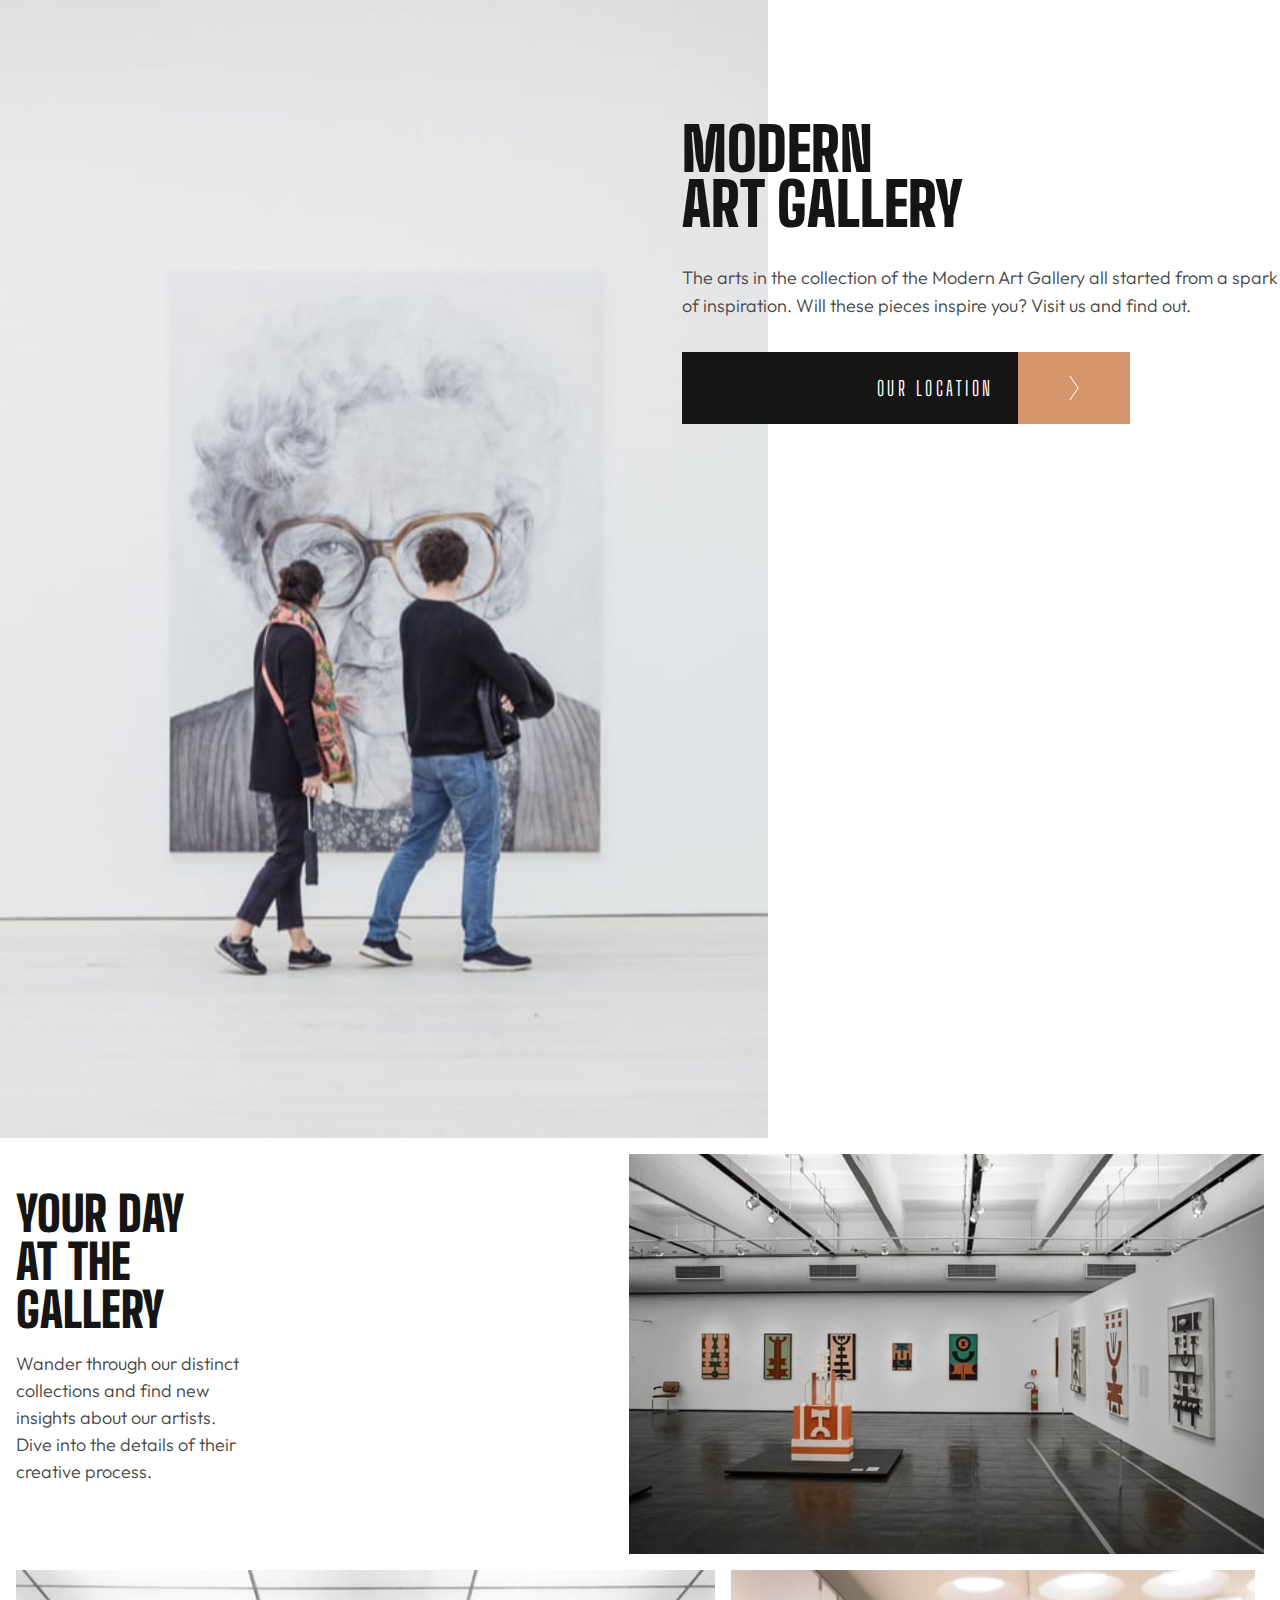
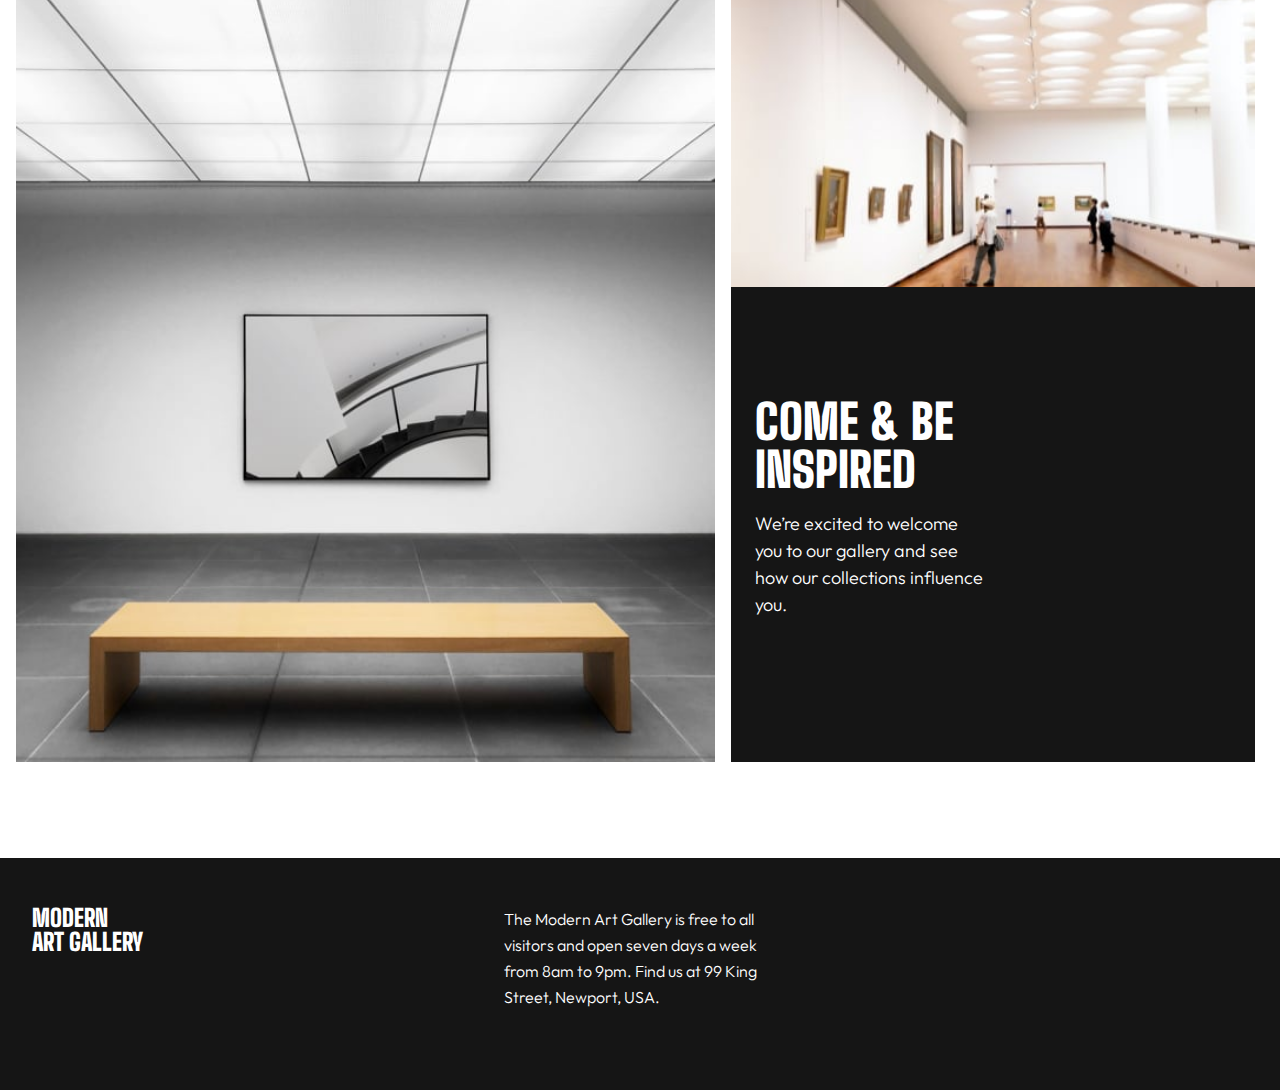
==== commit 60072b83: "tablet done" ====
--- a/index.html
+++ b/index.html
@@ -63,7 +63,7 @@
     <main>
       <section class="about">
         <div class="about__wrapper">
-          <div>
+          <div class="about__container">
             <picture class="about__img">
               <source
                 width="100%"
@@ -92,20 +92,7 @@
               </p>
             </div>
           </div>
-          <div>
-            <picture class="about__img">
-              <source
-                width="100%"
-                srcset="assets/desktop/image-grid-1.jpg"
-                media="(min-width:1280px)"
-              />
-              <source
-                width="100%"
-                srcset="assets/tablet/image-grid-1.jpg"
-                media="(min-width:376px)"
-              />
-              <img width="100%" src="/assets/mobile/image-grid-2.jpg" alt="" />
-            </picture>
+          <div class="about__container grid">
             <picture class="about__img">
               <source
                 width="100%"
@@ -117,9 +104,22 @@
                 srcset="assets/tablet/image-grid-2.jpg"
                 media="(min-width:376px)"
               />
-              <img width="100%" src="/assets/mobile/image-grid-1.jpg" alt="" />
+              <img width="100%" src="/assets/mobile/image-grid-2.jpg" alt="" />
             </picture>
-            <div class="about__container bg-primary-200">
+            <picture class="about__img">
+              <source
+                width="100%"
+                srcset="assets/desktop/image-grid-3.jpg"
+                media="(min-width:1280px)"
+              />
+              <source
+                width="100%"
+                srcset="assets/tablet/image-grid-3.jpg"
+                media="(min-width:376px)"
+              />
+              <img width="100%" src="/assets/mobile/image-grid-3.jpg" alt="" />
+            </picture>
+            <div class="about__content bg-primary-200">
               <h2
                 class="about__title font-big-shoulders-display font-bolder text-white text-uppercase"
               >
@@ -134,17 +134,21 @@
         </div>
       </section>
     </main>
-    <footer class="footer bg-primary-200">
-      <h2
-        class="footer__title font-big-shoulders-display font-bolder text-white text-uppercase"
-      >
-        Modern <br />
-        Art Gallery
-      </h2>
-      <p class="footer__description text-white font-small">
-        The Modern Art Gallery is free to all visitors and open seven days a
-        week from 8am to 9pm. Find us at 99 King Street, Newport, USA.
-      </p>
+    <footer class="footer bg-primary-200 flex justify-between">
+      <div>
+        <h2
+          class="footer__title font-big-shoulders-display font-bolder text-white text-uppercase"
+        >
+          Modern <br />
+          Art Gallery
+        </h2>
+      </div>
+      <div>
+        <p class="footer__description text-white font-small">
+          The Modern Art Gallery is free to all visitors and open seven days a
+          week from 8am to 9pm. Find us at 99 King Street, Newport, USA.
+        </p>
+      </div>
       <div>
         <ul class="socials flex items-center" role="list">
           <li>
--- a/style.css
+++ b/style.css
@@ -1,170 +1,3 @@
-@import url('https://fonts.googleapis.com/css2?family=Big+Shoulders+Display:wght@900&family=Outfit:wght@300&display=swap');
-
-:root {
-  --clr-primary-100: #D5966C;
-  --clr-primary-200: #151515;
-  --clr-primary-300: #444444;
-  --clr-white: #fff;
-
-  --ff-big-shoulders-display: "Big Shoulders Display", sans-serif;
-  --ff-outfit: "Outfit", sans-serif;
-}
-
-/* Box sizing rules */
-*,
-*::before,
-*::after {
-  box-sizing: border-box;
-}
-
-/* Remove default margin */
-body,
-h1,
-h2,
-h3,
-h4,
-p,
-figure,
-blockquote,
-dl,
-dd {
-  margin: 0;
-}
-
-/* Remove list styles on ul, ol elements with a list role, which suggests default styling will be removed */
-ul[role="list"],
-ol[role="list"] {
-  list-style: none;
-}
-
-/* Set core root defaults */
-html:focus-within {
-  scroll-behavior: smooth;
-}
-
-/* Set core body defaults */
-body {
-  min-height: 100vh;
-  text-rendering: optimizeSpeed;
-  line-height: 1.5;
-  font-family: var(--ff-outfit);
-}
-
-/* A elements that don't have a class get default styles */
-a {
-  text-decoration: none;
-}
-
-/* Make images easier to work with */
-img,
-picture,
-svg {
-  max-width: 100%;
-  display: block;
-}
-
-/* Inherit fonts for inputs and buttons */
-input,
-button,
-textarea,
-select {
-  font: inherit;
-}
-
-/* Remove all animations, transitions and smooth scroll for people that prefer not to see them */
-@media (prefers-reduced-motion: reduce) {
-  html:focus-within {
-    scroll-behavior: auto;
-  }
-
-  *,
-  *::before,
-  *::after {
-    animation-duration: 0.01ms !important;
-    animation-iteration-count: 1 !important;
-    transition-duration: 0.01ms !important;
-    scroll-behavior: auto !important;
-  }
-}
-
-/* Utility */
-
-.text-primary-100 {
-  color: var(--clr-primary-100);
-}
-
-.text-primary-200 {
-  color: var(--clr-primary-200);
-}
-
-.text-primary-300 {
-  color: var(--clr-primary-300);
-}
-
-.text-white {
-  color: var(--clr-white);
-}
-
-.bg-primary-100 {
-  background-color: var(--clr-primary-100);
-}
-
-.bg-primary-200 {
-  background-color: var(--clr-primary-200);
-}
-
-.bg-primary-300 {
-  background-color: var(--clr-primary-300);
-}
-
-.font-big-shoulders-display {
-  font-family: var(--ff-big-shoulders-display);
-}
-
-.font-outfit {
-  font-family: var(--ff-outfit);
-}
-
-.font-bolder {
-  font-weight: 900;
-}
-
-.font-small {
-  font-weight: 300;
-}
-
-.text-uppercase {
-  text-transform: uppercase;
-}
-
-.flex {
-  display: flex;
-}
-
-.flex-col {
-  flex-direction: column;
-}
-
-.items-center {
-  align-items: center;
-}
-
-.justify-between {
-  justify-content: space-between;
-}
-
-.justify-center {
-  justify-content: center;
-}
-
-.grid {
-  display: grid;
-}
-
-.relative {
-  position: relative;
-}
-
 /* Block */
 .header {
   min-height: 100vh;
@@ -199,10 +32,19 @@
   margin-bottom: 6rem;
 }
 
+.hero__button:hover {
+  background-color: var(--clr-primary-100);
+  color: var(--clr-white);
+}
+
 .hero__button_logo {
   width: 25%;
   padding-block: 1.5rem;
   padding-inline: auto;
+}
+
+.hero__button_logo:hover {
+  background-color: var(--clr-primary-200);
 }
 
 .about {
@@ -228,7 +70,7 @@
   margin-bottom: 2rem;
 }
 
-.about__container {
+.about__content {
   padding-block: 2.5rem;
   padding-inline: 1.5rem;
   margin-bottom: 5rem;
@@ -239,6 +81,7 @@
   width: 100%;
   padding-block: 3rem;
   padding-inline: 2rem;
+  flex-direction: column;
 }
 
 .footer__title {
@@ -248,6 +91,7 @@
 }
 
 .footer__description {
+  line-height: 26px;
   margin-bottom: 2rem;
 }
 
@@ -255,4 +99,83 @@
   gap: 1.5rem;
   margin: 0;
   padding: 0;
+}
+
+.social {
+  width: 20px;
+  height: 20px;
+}
+
+.social:hover {
+  color: var(--clr-primary-100);
+}
+
+@media (min-width: 396px) {
+  .header {
+    min-height: 85vh;
+  }
+
+  .hero {
+    grid-template-columns: 60% 50%;
+  }
+
+  .hero__container:last-child {
+    width: 50%;
+    left: 52%;
+    top: 10%;
+    position: absolute;
+    z-index: 1;
+  }
+
+  .about__container:first-child {
+    display: flex;
+    flex-direction: row-reverse;
+    align-items: center;
+    justify-content: space-between;
+    margin-bottom: 1rem;
+  }
+
+  .about__title:first-child {
+    max-width: 9ch;
+  }
+
+  .about__description {
+    max-width: 19ch;
+  }
+
+  .about__container:last-child {
+    grid-template-columns: 56% 42%; 
+    grid-template-rows: 40% 60%;
+    grid-column-gap: 1rem;
+  }
+
+  .about__img {
+    margin: 0;
+  }
+
+  .about__img:first-child {
+    grid-row: 1 / span 2;
+  }
+
+  .about__content {
+    grid-column: 2;
+    grid-row: 2;
+    display: flex;
+    flex-direction: column;
+    justify-content: center;
+    margin-bottom: 0;
+  }
+
+  .about__wrapper {
+    margin-bottom: 5rem;
+  }
+
+  .footer {
+    flex-direction: row;
+    gap: 3rem;
+  }
+
+  .footer__description {
+    max-width: 25ch;
+  }
 }